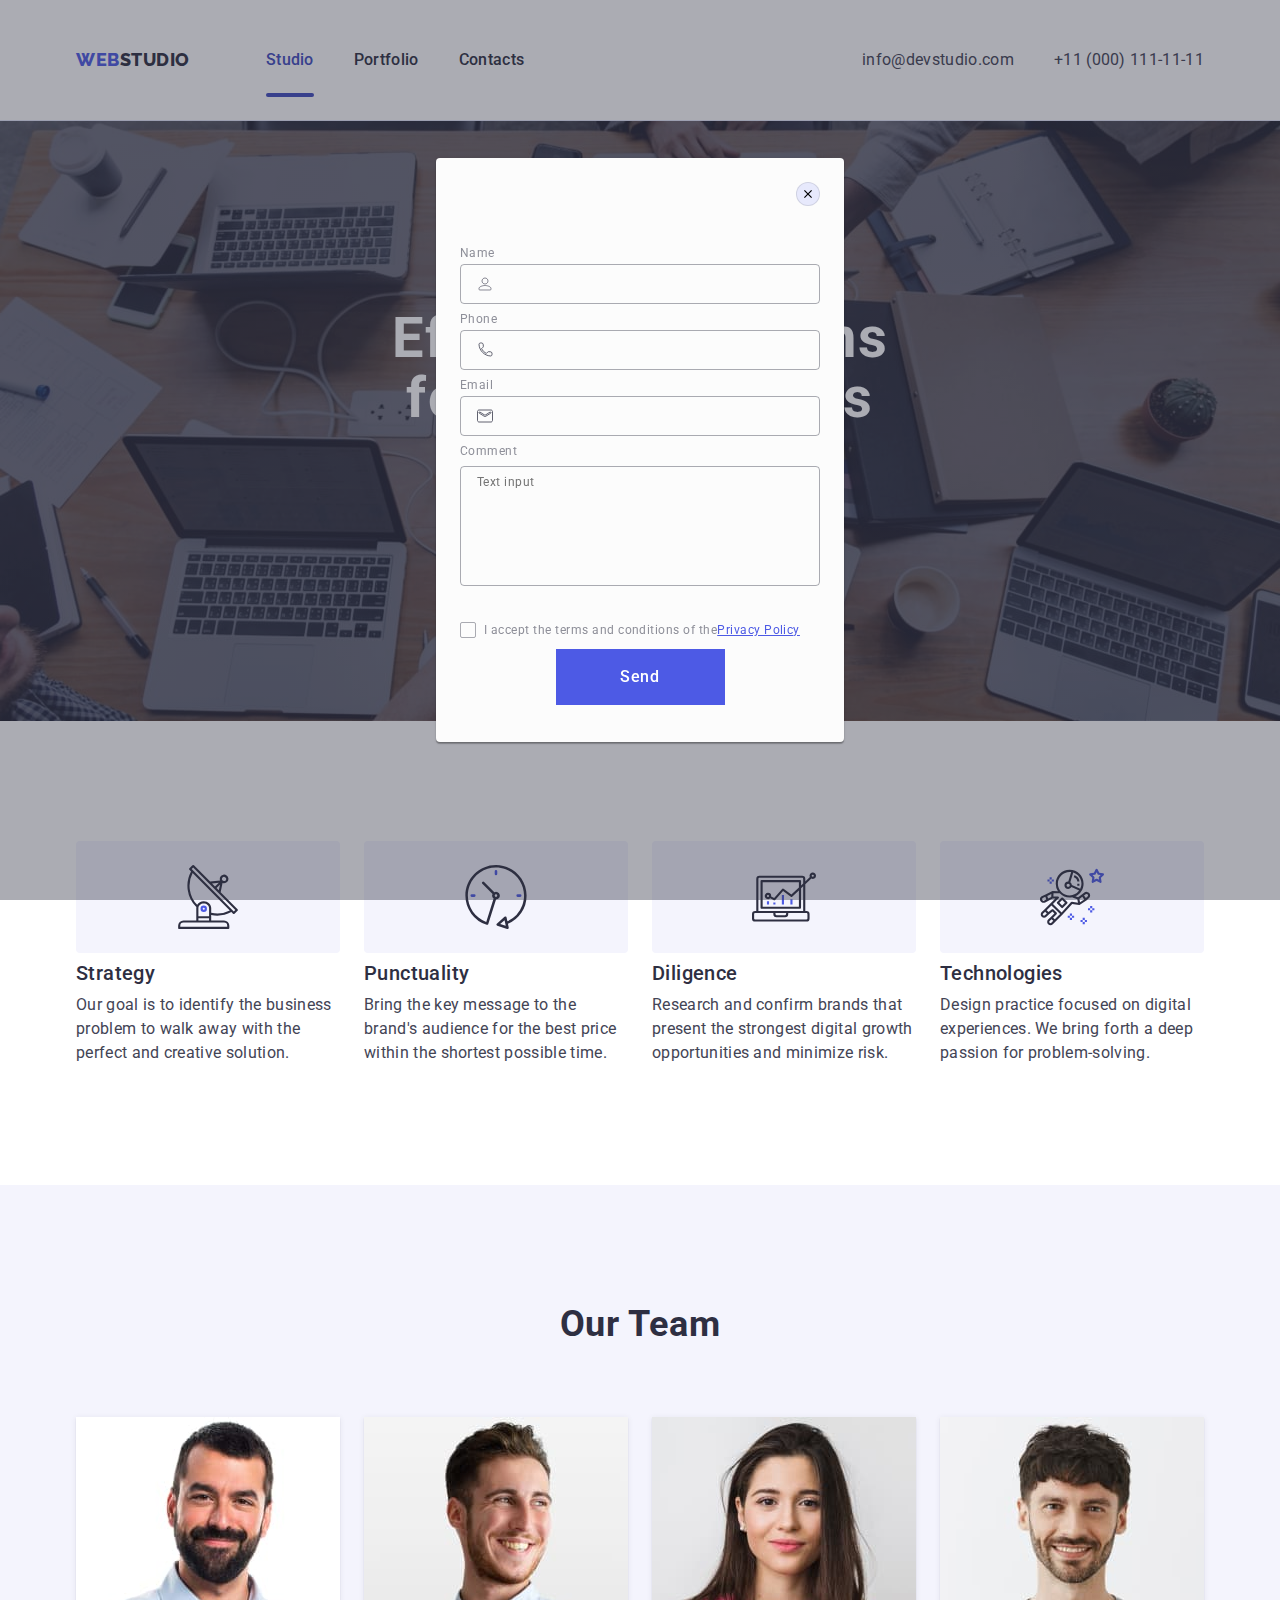
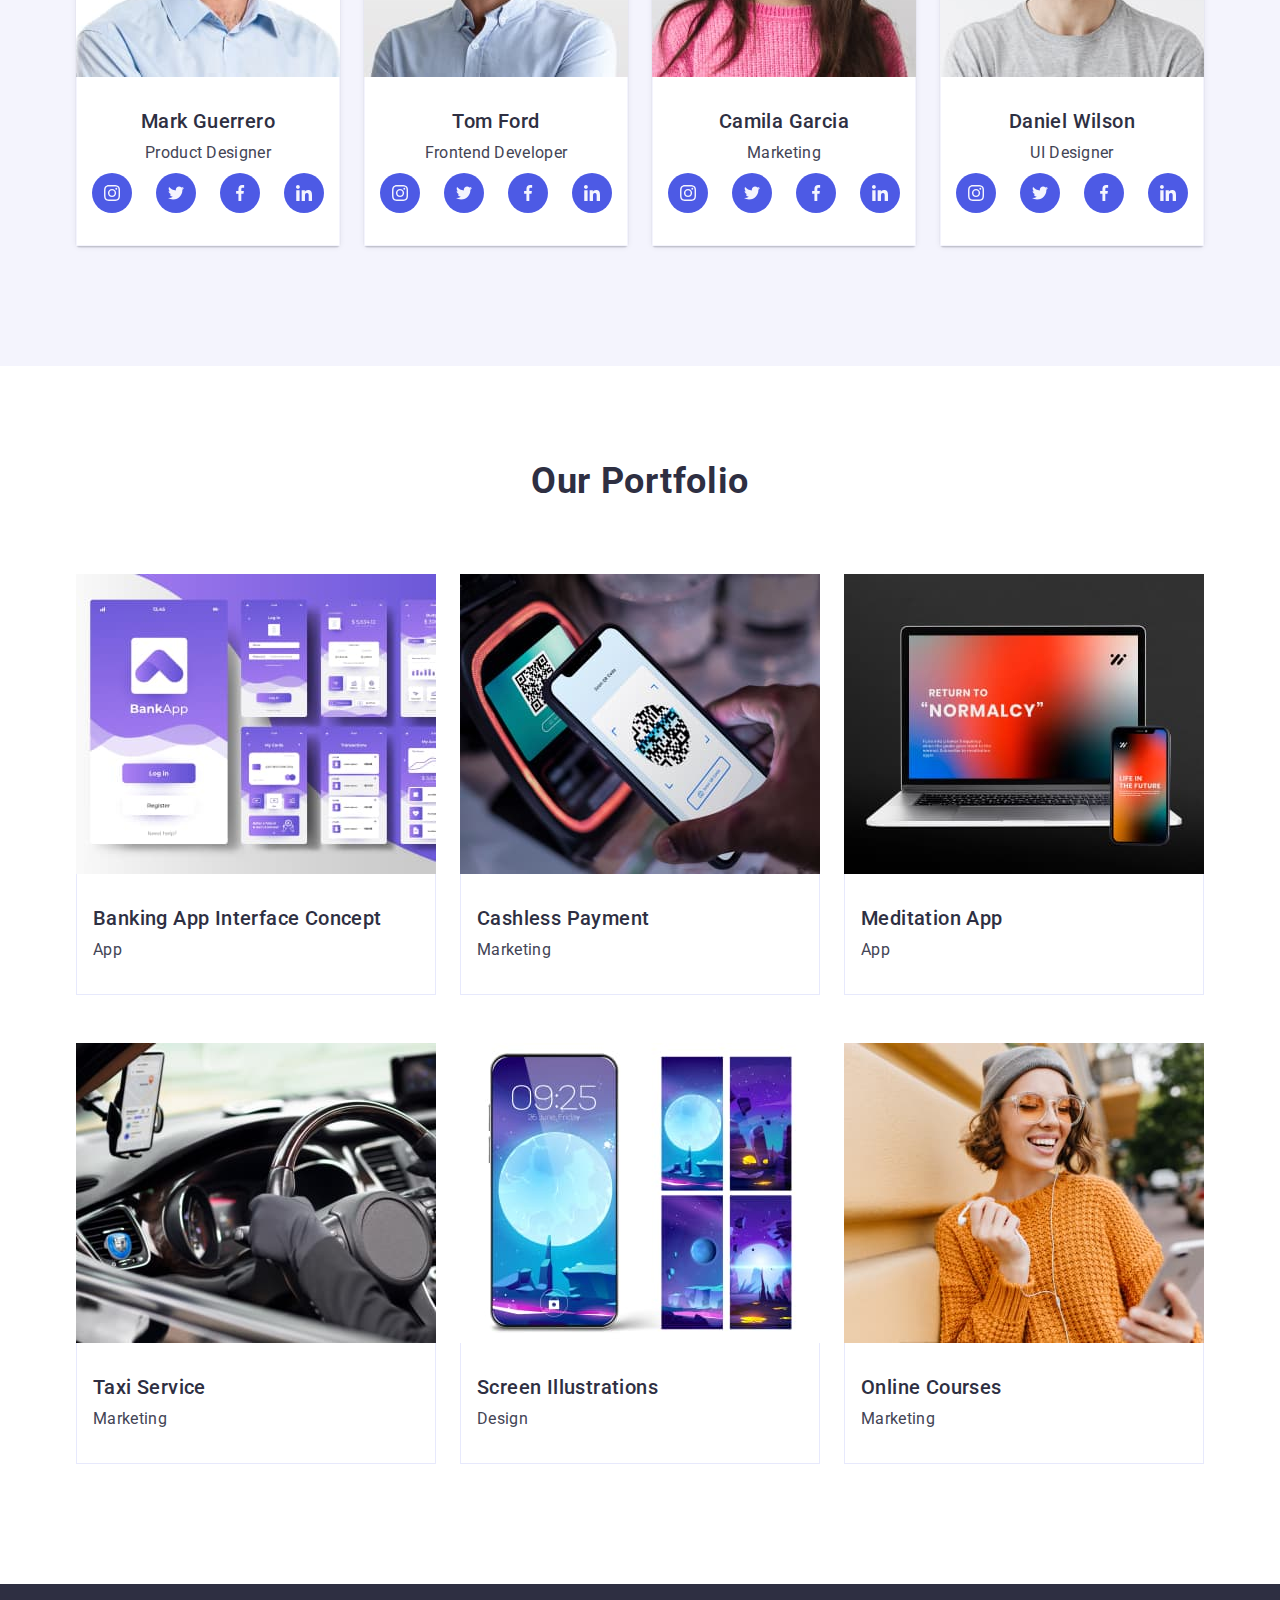
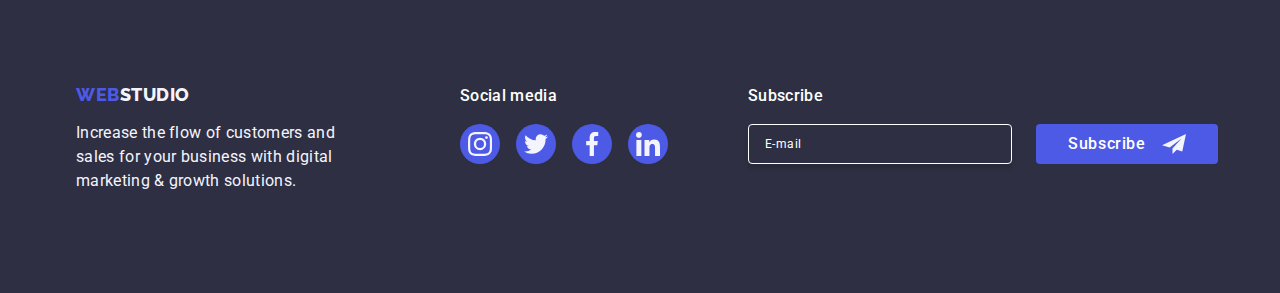
==== index.html @ 57d4f621 "hw5" ====
<!DOCTYPE html>
<html lang="en">
  <head>
    <meta charset="UTF-8" />
    <meta http-equiv="X-UA-Compatible" content="IE=edge" />
    <meta name="viewport" content="width=device-width, initial-scale=1.0" />
    <title>homework</title>

    <!-- fonts -->
    <link rel="preconnect" href="https://fonts.googleapis.com" />
    <link rel="preconnect" href="https://fonts.gstatic.com" crossorigin />
    <link
      href="https://fonts.googleapis.com/css2?family=Raleway:wght@800&family=Roboto:ital,wght@0,400;0,500;0,700;1,700&display=swap"
      rel="stylesheet"
    />
    <!-- Normalize -->
    <link
      rel="stylesheet"
      href="https://cdn.jsdelivr.net/npm/modern-normalize@2.0.0/modern-normalize.min.css"
    />
    <!-- Custom styles -->
    <link rel="stylesheet" href="./css/styles.css" />
  </head>

  <body>
    <header class="header">
      <div class="header-container container">
        <nav class="header-nav">
          <a class="header-logo link" href="./index.html"
            >Web<span class="logo-dark">Studio</span>
          </a>

          <ul class="header-list list">
            <li>
              <a class="header-item active link" href="./index.html">Studio</a>
            </li>
            <li>
              <a class="header-item link" href="./portfolio.html">Portfolio</a>
            </li>
            <li><a class="header-item link" href="">Contacts</a></li>
          </ul>
        </nav>

        <address class="header-contakt">
          <ul class="header-contakt-list list">
            <li>
              <a class="header-contakt-l" href="mailto:info@devstudio.com"
                >info@devstudio.com</a
              >
            </li>
            <li>
              <a class="header-contakt-l" href="tel:+110001111111"
                >+11 (000) 111-11-11</a
              >
            </li>
          </ul>
        </address>
      </div>
    </header>

    <main class="main">
      <section class="background">
        <div class="container main-title-container">
          <h1 class="main-title">Effective Solutions for Your Business</h1>
          <button class="main-btn" type="button" data-modal-open>
            Order Service
          </button>
        </div>
      </section>

      <section class="main-sabject-bloc">
        <div class="container">
          <h2 class="main-sabject visually-hidden">info</h2>
          <ul class="main-list main-list-bloc list card-set">
            <li class="main-item card-set-item">
              <div class="main-item-icon">
                <svg class="main-sabject-icon" width="64" height="64">
                  <use href="./images/icons.svg#antenna"></use>
                </svg>
              </div>
              <h3 class="main-subtitle">Strategy</h3>
              <p class="main-text">
                Our goal is to identify the business problem to walk away with
                the perfect and creative solution.
              </p>
            </li>
            <li class="main-item card-set-item">
              <div class="main-item-icon">
                <svg class="main-sabject-icon" width="64" height="64">
                  <use href="./images/icons.svg#clock"></use>
                </svg>
              </div>
              <h3 class="main-subtitle">Punctuality</h3>
              <p class="main-text">
                Bring the key message to the brand's audience for the best price
                within the shortest possible time.
              </p>
            </li>
            <li class="main-item card-set-item">
              <div class="main-item-icon">
                <svg class="main-sabject-icon" width="64" height="64">
                  <use href="./images/icons.svg#diagram"></use>
                </svg>
              </div>
              <h3 class="main-subtitle">Diligence</h3>
              <p class="main-text">
                Research and confirm brands that present the strongest digital
                growth opportunities and minimize risk.
              </p>
            </li>
            <li class="main-item card-set-item">
              <div class="main-item-icon">
                <svg class="main-sabject-icon" width="64" height="64">
                  <use href="./images/icons.svg#astronaut"></use>
                </svg>
              </div>
              <h3 class="main-subtitle">Technologies</h3>
              <p class="main-text">
                Design practice focused on digital experiences. We bring forth a
                deep passion for problem-solving.
              </p>
            </li>
          </ul>
        </div>
      </section>

      <section class="background-team main-team-bloc">
        <div class="container">
          <h2 class="main-subject">Our Team</h2>
          <ul class="team-list main-list list card-set">
            <li class="main-team card-set-item">
              <img
                class="main-team-img"
                src="./images/employees/team_card_1.jpg"
                alt="team_card_1"
                width="264"
                height="260"
              />
              <div class="main-team-content">
                <h3 class="main-team-name">Mark Guerrero</h3>
                <p class="main-team-profession">Product Designer</p>
                <ul class="traling-list list">
                  <li class="traling-item">
                    <a class="traling-icons" href="" aria-label="instagram">
                      <svg class="traling-icon" width="16" height="16">
                        <use href="./images/icons.svg#instagram"></use>
                      </svg>
                    </a>
                  </li>
                  <li class="traling-item">
                    <a class="traling-icons" href="" aria-label="twitter">
                      <svg class="traling-icon" width="16" height="16">
                        <use href="./images/icons.svg#twitter"></use>
                      </svg>
                    </a>
                  </li>
                  <li class="traling-item">
                    <a class="traling-icons" href="" aria-label="facebook">
                      <svg class="traling-icon" width="16" height="16">
                        <use href="./images/icons.svg#facebook"></use>
                      </svg>
                    </a>
                  </li>
                  <li class="traling-item">
                    <a class="traling-icons" href="" aria-label="linkedin">
                      <svg class="traling-icon" width="16" height="16">
                        <use href="./images/icons.svg#linkedin"></use>
                      </svg>
                    </a>
                  </li>
                </ul>
              </div>
            </li>
            <li class="main-team card-set-item">
              <img
                class="main-team-img"
                src="./images/employees/team_card_2.jpg"
                alt="team_card_2"
                width="264"
                height="260"
              />
              <div class="main-team-content">
                <h3 class="main-team-name">Tom Ford</h3>
                <p class="main-team-profession">Frontend Developer</p>
                <ul class="traling-list list">
                  <li class="traling-item">
                    <a class="traling-icons" href="" aria-label="instagram">
                      <svg class="traling-icon" width="16" height="16">
                        <use href="./images/icons.svg#instagram"></use>
                      </svg>
                    </a>
                  </li>
                  <li class="traling-item">
                    <a class="traling-icons" href="" aria-label="twitter">
                      <svg class="traling-icon" width="16" height="16">
                        <use href="./images/icons.svg#twitter"></use>
                      </svg>
                    </a>
                  </li>
                  <li class="traling-item">
                    <a class="traling-icons" href="" aria-label="facebook">
                      <svg class="traling-icon" width="16" height="16">
                        <use href="./images/icons.svg#facebook"></use>
                      </svg>
                    </a>
                  </li>
                  <li class="traling-item">
                    <a class="traling-icons" href="" aria-label="linkedin">
                      <svg class="traling-icon" width="16" height="16">
                        <use href="./images/icons.svg#linkedin"></use>
                      </svg>
                    </a>
                  </li>
                </ul>
              </div>
            </li>
            <li class="main-team card-set-item">
              <img
                class="main-team-img"
                src="./images/employees/team_card_3.jpg"
                alt="team_card_3"
                width="264"
                height="260"
              />
              <div class="main-team-content">
                <h3 class="main-team-name">Camila Garcia</h3>
                <p class="main-team-profession">Marketing</p>
                <ul class="traling-list list">
                  <li class="traling-item">
                    <a class="traling-icons" href="" aria-label="instagram">
                      <svg class="traling-icon" width="16" height="16">
                        <use href="./images/icons.svg#instagram"></use>
                      </svg>
                    </a>
                  </li>
                  <li class="traling-item">
                    <a class="traling-icons" href="" aria-label="twitter">
                      <svg class="traling-icon" width="16" height="16">
                        <use href="./images/icons.svg#twitter"></use>
                      </svg>
                    </a>
                  </li>
                  <li class="traling-item">
                    <a class="traling-icons" href="" aria-label="facebook">
                      <svg class="traling-icon" width="16" height="16">
                        <use href="./images/icons.svg#facebook"></use>
                      </svg>
                    </a>
                  </li>
                  <li class="traling-item">
                    <a class="traling-icons" href="" aria-label="linkedin">
                      <svg class="traling-icon" width="16" height="16">
                        <use href="./images/icons.svg#linkedin"></use>
                      </svg>
                    </a>
                  </li>
                </ul>
              </div>
            </li>
            <li class="main-team card-set-item">
              <img
                class="main-team-img"
                src="./images/employees/team_card_4.jpg"
                alt="team_card_4"
                width="264"
                height="260"
              />
              <div class="main-team-content">
                <h3 class="main-team-name">Daniel Wilson</h3>
                <p class="main-team-profession">UI Designer</p>
                <ul class="traling-list list">
                  <li class="traling-item">
                    <a class="traling-icons" href="" aria-label="instagram">
                      <svg class="traling-icon" width="16" height="16">
                        <use href="./images/icons.svg#instagram"></use>
                      </svg>
                    </a>
                  </li>
                  <li class="traling-item">
                    <a class="traling-icons" href="" aria-label="twitter">
                      <svg class="traling-icon" width="16" height="16">
                        <use href="./images/icons.svg#twitter"></use>
                      </svg>
                    </a>
                  </li>
                  <li class="traling-item">
                    <a class="traling-icons" href="" aria-label="facebook">
                      <svg class="traling-icon" width="16" height="16">
                        <use href="./images/icons.svg#facebook"></use>
                      </svg>
                    </a>
                  </li>
                  <li class="traling-item">
                    <a class="traling-icons" href="" aria-label="linkedin">
                      <svg class="traling-icon" width="16" height="16">
                        <use href="./images/icons.svg#linkedin"></use>
                      </svg>
                    </a>
                  </li>
                </ul>
              </div>
            </li>
          </ul>
        </div>
      </section>

      <section class="portfolio-bloc">
        <div class="container">
          <h2 class="main-subject">Our Portfolio</h2>
          <ul class="list portfolio-list card-set">
            <li class="overlay">
              <div class="overlay-position">
                <img
                  src="./images/portfolio-new/app1.jpg"
                  alt="app1"
                  width="360"
                />
                <p class="overlay-p">
                  14 Stylish and User-Friendly App Design Concepts · Task
                  Manager App · Calorie Tracker App · Exotic Fruit Ecommerce App
                  · Cloud Storage App
                </p>
              </div>
              <div class="portfolio-tab-txt">
                <h2 class="portfolio">Banking App Interface Concept</h2>
                <p class="portfolio-p">App</p>
              </div>
            </li>
            <li class="overlay">
              <div class="overlay-position">
                <img
                  src="./images/portfolio-new/marketing1.jpg"
                  alt="Marketing1"
                  width="360"
                />
                <p class="overlay-p">
                  14 Stylish and User-Friendly App Design Concepts · Task
                  Manager App · Calorie Tracker App · Exotic Fruit Ecommerce App
                  · Cloud Storage App
                </p>
              </div>
              <div class="portfolio-tab-txt">
                <h2 class="portfolio">Cashless Payment</h2>
                <p class="portfolio-p">Marketing</p>
              </div>
            </li>
            <li class="overlay">
              <div class="overlay-position">
                <img
                  src="./images/portfolio-new/app2.jpg"
                  alt="App2"
                  width="360"
                />
                <p class="overlay-p">
                  14 Stylish and User-Friendly App Design Concepts · Task
                  Manager App · Calorie Tracker App · Exotic Fruit Ecommerce App
                  · Cloud Storage App
                </p>
              </div>
              <div class="portfolio-tab-txt">
                <h2 class="portfolio">Meditation App</h2>
                <p class="portfolio-p">App</p>
              </div>
            </li>
            <li class="overlay">
              <div class="overlay-position">
                <img
                  src="./images/portfolio-new/marketing2.jpg"
                  alt="Marketing2"
                  width="360"
                />
                <p class="overlay-p">
                  14 Stylish and User-Friendly App Design Concepts · Task
                  Manager App · Calorie Tracker App · Exotic Fruit Ecommerce App
                  · Cloud Storage App
                </p>
              </div>
              <div class="portfolio-tab-txt">
                <h2 class="portfolio">Taxi Service</h2>
                <p class="portfolio-p">Marketing</p>
              </div>
            </li>
            <li class="overlay">
              <div class="overlay-position">
                <img
                  src="./images/portfolio-new/design1.jpg"
                  alt="Design1"
                  width="360"
                />
                <p class="overlay-p">
                  14 Stylish and User-Friendly App Design Concepts · Task
                  Manager App · Calorie Tracker App · Exotic Fruit Ecommerce App
                  · Cloud Storage App
                </p>
              </div>
              <div class="portfolio-tab-txt">
                <h2 class="portfolio">Screen Illustrations</h2>
                <p class="portfolio-p">Design</p>
              </div>
            </li>
            <li class="overlay">
              <div class="overlay-position">
                <img
                  src="./images/portfolio-new/marketing3.jpg"
                  alt="Marketing3"
                  width="360"
                />
                <p class="overlay-p">
                  14 Stylish and User-Friendly App Design Concepts · Task
                  Manager App · Calorie Tracker App · Exotic Fruit Ecommerce App
                  · Cloud Storage App
                </p>
              </div>
              <div class="portfolio-tab-txt">
                <h2 class="portfolio">Online Courses</h2>
                <p class="portfolio-p">Marketing</p>
              </div>
            </li>
          </ul>
        </div>
      </section>
    </main>

    <footer class="background-footer">
      <div class="container footer-bloc">
        <div class="footer-bloc-logo">
          <a class="logo link" href="./index.html"
            >Web<span class="logo-light">Studio</span>
          </a>
          <p class="footer-txt">
            Increase the flow of customers and sales for your business with
            digital marketing & growth solutions.
          </p>
        </div>
        <div class="footer-soc">
          <p class="footer-traling-title">Social media</p>
          <ul class="footer-traling-list list">
            <li class="traling-item">
              <a class="footer-traling-icons" href="" aria-label="instagram">
                <svg class="traling-icon" width="24" height="24">
                  <use href="./images/icons.svg#instagram"></use>
                </svg>
              </a>
            </li>
            <li class="traling-item">
              <a class="footer-traling-icons" href="" aria-label="twitter">
                <svg class="traling-icon" width="24" height="24">
                  <use href="./images/icons.svg#twitter"></use>
                </svg>
              </a>
            </li>
            <li class="traling-item">
              <a class="footer-traling-icons" href="" aria-label="facebook">
                <svg class="traling-icon" width="24" height="24">
                  <use href="./images/icons.svg#facebook"></use>
                </svg>
              </a>
            </li>
            <li class="traling-item">
              <a class="footer-traling-icons" href="" aria-label="linkedin">
                <svg class="traling-icon" width="24" height="24">
                  <use href="./images/icons.svg#linkedin"></use>
                </svg>
              </a>
            </li>
          </ul>
        </div>
        <div class="footer-subscribe">
          <p class="footer-traling-title">Subscribe</p>
          <form class="footer-form">
            <label class="footer-lable" for="footer-email">
              <input
                type="email"
                id="footer-email"
                name="footer-email"
                class="footer-input"
                placeholder="E-mail"
              />
            </label>
            <button class="footer-btn" type="submit">
              Subscribe
              <svg class="subscribe-icon" width="24" height="24">
                <use href="./images/icons.svg#subscribe"></use>
              </svg>
            </button>
          </form>
        </div>
      </div>
    </footer>

    <div class="backdrop is-open">
      <div class="modal">
        <button type="button" class="modal-btn">
          <svg class="traling-icon" width="8" height="8">
            <use href="./images/icons.svg#x_close"></use>
          </svg>
        </button>
        <p class="modal-title"></p>
        <form class="modal-form">
          <div class="modal-field">
            <label for="user-name" class="modal-label">Name</label>
            <div class="modal-input-wrap">
              <input
                class="modal-input"
                type="text"
                name="user-name"
                id="user-name"
              />
              <svg class="modal-icon" width="18" height="24">
                <use href="./images/icons.svg#person"></use>
              </svg>
            </div>
          </div>
          <div class="modal-field">
            <label for="user-phone" class="modal-label">Phone</label>
            <div class="modal-input-wrap">
              <input
                type="tel"
                name="user-phone"
                class="modal-input"
                id="user-phone"
                required
              />
              <svg class="modal-icon" width="18" height="24">
                <use href="./images/icons.svg#phone"></use>
              </svg>
            </div>
          </div>
          <div class="modal-field">
            <label for="user-email" class="modal-label">Email</label>
            <div class="modal-input-wrap">
              <input
                type="email"
                name="user-email"
                class="modal-input"
                id="user-email"
              />
              <svg class="modal-icon" width="18" height="24">
                <use href="./images/icons.svg#email"></use>
              </svg>
            </div>
          </div>

          <div class="modal-field-comment">
            <label for="user-comment" class="modal-label">Comment</label>
            <textarea
              name="user-comment"
              id="user-comment"
              class="model-txtarea"
              placeholder="Text input"
            ></textarea>
          </div>
          <div class="modal-field">
            <input
              type="checkbox"
              id="user-privacy"
              name="user-privacy"
              value="true"
              class="form-check visually-hidden"
            />
            <label for="user-privacy" class="check-text">
              <span class="check-icon">
                <svg width="10" height="8">
                  <use href="./images/icons.svg#vector"></use>
                </svg>
              </span>
              I accept the terms and conditions of the
              <a class="policy" href="">Privacy Policy</a>
            </label>
          </div>
          <button class="modal-btn-send" type="submit">Send</button>
        </form>
      </div>
    </div>

    <script src="./js/modal.js"></script>
  </body>
</html>
---- css/styles.css ----
:root {
  /* font */
  --primary-font: Roboto, sans-serif;
  --seconary-font: Raleway, sans-serif;
  /* color */
  --main-txt-cl: #434455;
  --lighe-txt-cl: #ffffff;
  --accent-txt-cl: #404bbf;
  --background-cl: #2e2f42;
  --normal-txt-cl: #4d5ae5;
  --color-cloud: #f4f4fd;
  --color-border: #e7e9fc;
  --grey: #2e2f42b3;
  --color-logo: #8e8f99;
  --navyblue-modal: #2e2f4266;
  --dairy: #fcfcfc;
  --icons: #31d0aa;
  /* table */
  --items: 3;
  --indent-vertical: 24px;
  --indent-horizontal: var(--indent-vertical);
  /* Others */
  --animation: color 250ms cubic-bezier(0.4, 0, 0.2, 1);
}

/* Base styles */
body {
  font-family: var(--primary-font);
  font-size: 16px;
  line-height: 1.5;
  letter-spacing: 0.02em;
  color: var(--main-txt-cl);
  background-color: var(--lighe-txt-cl);
}
.container {
  width: 1158px;
  margin-left: auto;
  margin-right: auto;
  padding-left: 15px;
  padding-right: 15px;

  /* outline: 2px solid red; */
  outline-offset: -2px;
}

.logo {
  font-family: var(--seconary-font);
  font-weight: 800;
  font-size: 18px;
  line-height: 1.17;
  letter-spacing: 0.03em;
  text-transform: uppercase;
  color: var(--normal-txt-cl);
  display: inline-block;
  margin-bottom: 16px;
}
.logo-dark {
  color: var(--background-cl);
}
.logo-light {
  color: var(--color-cloud);
}

.background-team {
  background-color: var(--color-cloud);
}

/* reset */
h1,
h2,
h3,
h4,
h5,
h6,
p {
  margin: 0;
}
img {
  display: block;
  max-width: 100%;
  height: auto;
}
.visually-hidden {
  position: absolute;
  width: 1px;
  height: 1px;
  margin: -1px;
  border: 0;
  padding: 0;

  white-space: nowrap;
  clip-path: inset(100%);
  clip: rect(0 0 0 0);
  overflow: hidden;
}
ul,
ol {
  margin: 0;
  padding: 0;
}
.link {
  text-decoration: none;
}
.list {
  list-style: none;
}
.card-set {
  display: flex;
  flex-wrap: wrap;
  row-gap: var(--indent-horizontalt);
  column-gap: var(--indent-vertical);
}
.card-set-item {
  flex-basis: calc(
    (100% - var(--indent-vertical) * (var(--items) - 1)) / var(--items)
  );
}

/* header */

.header {
  border-bottom: 1px solid #e7e9fc;
  background: var(--lighe-txt-cl);
  box-shadow: 0px 1px 6px 0px rgba(46, 47, 66, 0.08),
    0px 1px 1px 0px rgba(46, 47, 66, 0.16),
    0px 2px 1px 0px rgba(46, 47, 66, 0.08);
}
.header-container {
  display: flex;
  justify-content: space-between;
}
.header-nav {
  display: flex;
  align-items: center;
}
.header-logo {
  font-family: var(--seconary-font);
  font-weight: 800;
  font-size: 18px;
  line-height: 1.17;
  letter-spacing: 0.03em;
  text-transform: uppercase;
  color: var(--normal-txt-cl);
  margin-right: 76px;
  padding-top: 24px;
  padding-bottom: 24px;

  transition: border-color var(--animation);
}
.header-logo:hover,
.header-logo:focus {
  color: var(--accent-txt-cl);
}
.header-list {
  display: flex;
  gap: 40px;
}
.header-item {
  position: relative;

  font-weight: 500;
  font-size: 16px;
  line-height: 1.5;
  letter-spacing: 0.02em;
  color: var(--background-cl);
  padding-top: 24px;
  padding-bottom: 24px;
  display: block;
  transition: var(--animation);
}
.header-item:hover,
.header-item:focus {
  color: var(--accent-txt-cl);
}
.active {
  color: var(--accent-txt-cl);
  transition: var(--animation);
}
.header-item.active::after {
  content: "";
  position: absolute;
  bottom: -1px;
  left: 0;

  display: block;
  width: 100%;
  height: 4px;
  background-color: var(--accent-txt-cl);
  border-radius: 2px;
}

.header-contakt-list {
  display: flex;
  gap: 40px;
}
.header-contakt {
  padding-top: 24px;
  padding-bottom: 24px;
}

.header-contakt-l {
  font-style: normal;
  font-size: 16px;
  line-height: 1.5;
  letter-spacing: 0.02em;
  color: var(--main-txt-cl);
  padding-top: 24px;
  padding-bottom: 24px;
  transition: var(--animation);
  display: block;
  text-decoration: none;
}

.header-contakt-l:hover,
.header-contakt-l:focus {
  color: var(--accent-txt-cl);
  transition: var(--animation);
}
.header-contakt:hover,
.header-contakt:focus {
  color: var(--accent-txt-cl);
}

/* main */

.background {
  max-width: 1440px;
  margin: 0 auto;
  background-image: linear-gradient(var(--grey), var(--grey)),
    url(../images/people_office.jpg);
  background-repeat: no-repeat;
  background-position: center;
  background-size: cover;
  background-color: var(--background-cl);
  padding: 188px 0;
}
.main {
}
.main-title-container {
}
.main-title {
  font-size: 56px;
  line-height: 1.07;
  text-align: center;
  letter-spacing: 0.02em;
  color: var(--lighe-txt-cl);
  margin: 0 auto;
  max-width: 496px;
  margin-bottom: 48px;
}
.main-btn {
  background-color: var(--normal-txt-cl);
  font-family: var(--primary-font);
  font-weight: 500;
  font-size: 16px;
  line-height: 1.5;
  letter-spacing: 0.04em;
  color: var(--lighe-txt-cl);
  cursor: pointer;
  min-width: 169px;
  max-width: 250px;
  height: 56px;
  padding: 16px 32px;
  border-radius: 4px;
  display: block;
  margin: 0 auto;
  border: none;

  transition: background-color 250ms cubic-bezier(0.4, 0, 0.2, 1);
}
.main-btn:hover,
.main-btn:focus {
  color: var(--lighe-txt-cl);
  background-color: var(--accent-txt-cl);
}
.main-sabject-bloc {
  padding-top: 120px;
  padding-bottom: 120px;
}
.main-sabject-icon {
  fill: none;
}
.main-sabject {
}
.main-list {
  display: flex;
  justify-content: space-between;
  gap: 24px;
}
.main-list-bloc {
  --items: 4;
}
.main-item {
  font-size: 56px;
  line-height: 1.07;
  letter-spacing: 0.02em;
  width: 264px;
}
.main-item-icon {
  display: flex;
  align-items: center;
  justify-content: center;
  height: 112px;
  background-color: var(--color-cloud);
  border-radius: 4px;
  margin-bottom: 8px;
}
.main-subtitle {
  font-weight: 500;
  font-size: 20px;
  line-height: 1.2;
  letter-spacing: 0.02em;
  color: var(--background-cl);
  margin-bottom: 8px;
}
.main-text {
  font-size: 16px;
  line-height: 1.5;
  letter-spacing: 0.02em;
  color: var(--main-txt-cl);
}
.main-subject {
  font-size: 36px;
  line-height: 1.11;
  text-align: center;
  letter-spacing: 0.02em;
  text-transform: capitalize;
  color: var(--background-cl);
  margin-bottom: 72px;
}
.main-img-bloc {
  padding-bottom: 120px;
}
.main-img {
}
.main-team-bloc {
  padding-top: 120px;
  padding-bottom: 120px;
}
.team-list {
  --items: 4;
}
.main-team {
  background-color: var(--lighe-txt-cl);
  width: 264px;
  border-radius: 0px 0px 4px 4px;
  box-shadow: 0px 1px 6px rgba(46, 47, 66, 0.08),
    0px 1px 1px rgba(46, 47, 66, 0.16), 0px 2px 1px rgba(46, 47, 66, 0.08);
}
.main-team-img {
}
.main-team-name {
  font-weight: 500;
  font-size: 20px;
  line-height: 1.2;
  text-align: center;
  letter-spacing: 0.02em;
  color: var(--background-cl);
  margin-bottom: 8px;
}
.main-team-profession {
  font-size: 16px;
  line-height: 1.5;
  text-align: center;
  letter-spacing: 0.02em;
  color: var(--main-txt-cl);
  margin-bottom: 8px;
}

.main-team-content {
  border: 1px solid var(--color-cloud);
  border-top: none;
  padding: 32px 0;
}
/* .main-team-content-list{
	padding: 32px 0;
} */
.container-traling {
}
.traling-list {
  display: flex;
  justify-content: center;
  gap: 24px;
}
.traling-item {
  width: 40px;
  height: 40px;
}
.traling-icons {
  fill: var(--color-cloud);
  width: 100%;
  height: 100%;
  background-color: var(--normal-txt-cl);
  border-radius: 50%;
  display: flex;
  align-items: center;
  justify-content: center;
  transition: background-color 250ms cubic-bezier(0.4, 0, 0.2, 1);
}
.traling-icons:hover,
.traling-icons:focus {
  background-color: var(--accent-txt-cl);
}

/* portfolio */

.portfolio-bloc {
  padding-top: 96px;
  padding-bottom: 120px;
}

.portfolio {
  font-weight: 500;
  font-size: 20px;
  line-height: 1.2;
  letter-spacing: 0.02em;
  color: var(--background-cl);
  margin-bottom: 8px;
}

.portfolio-item {
  /* position: relative; */
}

.overlay {
  width: calc((100% - 48px) / 3);
  transition: box-shadow 250ms cubic-bezier(0.4, 0, 0.2, 1);
}
.overlay:hover {
  box-shadow: 0px 1px 6px rgba(46, 47, 66, 0.08),
    0px 1px 1px rgba(46, 47, 66, 0.16), 0px 2px 1px rgba(46, 47, 66, 0.08);
}
.overlay:hover .overlay-p {
  transform: translateY(0%);
}
.overlay-position {
  position: relative;
  overflow: hidden;
}

.overlay-txt {
}

.overlay-p {
  position: absolute;
  top: 0;
  left: 0;

  width: 100%;
  height: 100%;

  padding: 40px 32px;

  font-size: 16px;
  line-height: 1.5;
  letter-spacing: 0.02em;
  color: var(--color-cloud);

  background: var(--normal-txt-cl);

  transform: translateY(100%);
  transition: transform 250ms cubic-bezier(0.4, 0, 0.2, 1);
}

.overlay-p:hover .overlay-position {
}

.portfolio-tab {
  --indent-vertical: 24px;
  --indent-horizontalt: 48px;
}

.portfolio-list {
  row-gap: 48px;
}

.portfolio-tab-txt {
  padding: 32px 16px;
  border: 1px solid var(--color-border);
  border-top: none;
}

.portfolio-p {
  font-size: 16px;
  line-height: 1.5;
  letter-spacing: 0.02em;
  color: var(--main-txt-cl);
}

/* footer */
.background-footer {
  background-color: var(--background-cl);
  /* padding: 188px 0; */
  padding-top: 100px;
  padding-bottom: 100px;
}
.footer-bloc {
  display: flex;
  align-items: baseline;
}
.footer-bloc-logo {
  margin-right: 120px;
}
.footer-soc {
  margin-right: 80px;
}
.footer-txt {
  color: var(--color-cloud);
  font-size: 16px;
  line-height: 1.5;
  letter-spacing: 0.02em;
  width: 264px;
}
.footer-traling-title {
  color: var(--lighe-txt-cl);
  font-size: 16px;
  font-weight: 500;
  line-height: 1.5;
  letter-spacing: 0.02em;
  margin-bottom: 16px;
}

.footer-traling-list {
  display: flex;
  gap: 16px;
}
.footer-traling-icons {
  fill: var(--color-cloud);
  width: 100%;
  height: 100%;
  background-color: var(--normal-txt-cl);
  border-radius: 50%;
  display: flex;
  align-items: center;
  justify-content: center;
  transition: background-color 250ms cubic-bezier(0.4, 0, 0.2, 1);
}

.footer-traling-icons:hover,
.footer-traling-icons:focus {
  background-color: var(--icons);
}

.footer-subscribe {
}

.footer-form {
  display: flex;
  gap: 24px;
}
.footer-lable {
}

.footer-input {
  width: 264px;
  height: 40px;
  border: 1px solid var(--lighe-txt-cl);
  border-radius: 4px;
  box-shadow: 0 4px 4px 0 rgba(0, 0, 0, 0.15);
  background-color: transparent;
  font-size: 12px;
  line-height: 2;
  letter-spacing: 0.04em;
  padding-left: 16px;
  color: var(--lighe-txt-cl);
}
.footer-input::placeholder {
  color: var(--lighe-txt-cl);
}
.footer-input:focus {
  outline: none;
}
.footer-btn {
  display: flex;
  justify-content: center;
  align-items: center;
  min-width: 165px;
  height: 40px;
  background-color: var(--normal-txt-cl);
  color: var(--lighe-txt-cl);
  padding: 16px 32px;
  border-radius: 4px;
  border: none;
  cursor: pointer;
  font-weight: 500;
  line-height: 1.5;
  letter-spacing: 0.04em;
}

.subscribe-icon {
  margin-left: 16px;
  fill: var(--color-cloud);
}

/* Model styles */
.backdrop {
  position: fixed;
  top: 0;
  width: 100%;
  height: 100%;
  background-color: var(--navyblue-modal);
  opacity: 0;
  visibility: hidden;
  pointer-events: none;
  transition: opacity 250ms cubic-bezier(0.4, 0, 0.2, 1),
    visibility 250ms cubic-bezier(0.4, 0, 0.2, 1);
}
.is-open {
  opacity: 1;
  visibility: visible;
  pointer-events: auto;
}

.modal {
  width: 408px;
  min-height: 584px;
  background-color: var(--dairy);
  border-radius: 4px;
  position: absolute;
  top: 50%;
  left: 50%;
  transform: translateX(-50%) translateY(-50%);
  box-shadow: 0px 1px 1px rgba(0, 0, 0, 0.14), 0px 1px 3px rgba(0, 0, 0, 0.12),
    0px 2px 1px rgba(0, 0, 0, 0.2);
  transition: transform 250ms cubic-bezier(0.4, 0, 0.2, 1);
  padding: 72px 24px 24px 24px;
}

.modal-btn {
  display: flex;
  width: 24px;
  height: 24px;
  background-color: var(--color-border);
  border: 1px solid rgba(0, 0, 0, 0.1);
  border-radius: 50%;
  position: absolute;
  top: 24px;
  right: 24px;
  align-items: center;
  justify-content: center;
  padding: 0;
  outline: transparent;
  stroke-width: 1px;
  stroke: rgba(0, 0, 0, 0.1);
  cursor: pointer;
  transition: background-color 250ms cubic-bezier(0.4, 0, 0.2, 1),
    border 250ms cubic-bezier(0.4, 0, 0.2, 1);
}

.modal-btn:hover {
  border: none;
  background-color: var(--accent-txt-cl);
}
.modal-btn:focus {
  border: none;
  background-color: var(--accent-txt-cl);
}
.modal-btn:hover .traling-icon,
.modal-btn:focus .traling-icon {
  fill: var(--lighe-txt-cl);
}

.traling-icon {
  transition: fill 250ms cubic-bezier(0.4, 0, 0.2, 1);
  left: 16px;
  fill: var(var(--normal-txt-cl));
}

.modal-title {
  font-weight: 500;
  font-size: 16px;
  line-height: 1.5;
  text-align: center;
  letter-spacing: 0.02em;
  color: var(--background-cl);
  margin-bottom: 16px;
}
.modal-form {
}
.modal-field {
  margin-bottom: 8px;
}
.modal-field-comment {
  margin-bottom: 24px;
}
.modal-label {
  display: block;
  flex-direction: column;
  width: 100%;
  font-size: 12px;
  line-height: 1.17;
  letter-spacing: 0.04em;
  color: var(--color-logo);
  margin-bottom: 4px;
}
.modal-input-wrap {
  position: relative;
}

.modal-input {
  width: 100%;
  height: 40px;
  border: 1px solid rgba(46, 47, 66, 0.4);
  border-radius: 4px;
  background-color: transparent;
  padding-left: 38px;
  outline: transparent;
  transition: border-color 250ms cubic-bezier(0.4, 0, 0.2, 1);
}
.modal-input:focus {
  border-color: #4d5ae5;
}
.modal-input:focus + .modal-icon {
  fill: #4d5ae5;
}
.modal-input::placeholder {
  color: #404bbf;
}

.modal-icon {
  fill: transparent;
  stroke: rgba(46, 47, 66, 1);
  position: absolute;
  left: 16px;
  top: 50%;
  transform: translateY(-50%);
  transition: fill 250ms cubic-bezier(0.4, 0, 0.2, 1);
}
.modal-icon:focus {
  fill: var(--normal-txt-cl);
}
.model-txtarea {
  width: 100%;
  height: 120px;
  border: 1px solid rgba(46, 47, 66, 0.4);
  border-radius: 4px;
  margin-top: 4px;
  font-size: 12px;
  line-height: 1.17;
  letter-spacing: 0.04em;
  color: rgba(46, 47, 66, 0.4);
  background-color: transparent;
  padding: 8px 16px;
  outline: transparent;
  resize: none;
  transition: border-color 250ms cubic-bezier(0.4, 0, 0.2, 1);
}
.model-txtarea:focus {
  border-color: var(--normal-txt-cl);
}
.check-text {
  font-size: 12px;
  line-height: 1.17;
  letter-spacing: 0.04em;
  color: var(--color-logo);
  display: inline-flex;
  align-items: center;
  justify-content: center;
}
.check-text a {
}

.check-text span {
  /* width: 20px;
  height: 20px;
  border-radius: 6px;
  border: 1px solid rgba(17, 17, 17, 0.14);
  margin-right: 12px;
  display: flex;
  align-items: center;
  justify-content: center;
  fill: transparent; */
}
.form-check:checked + .check-text span {
  background-color: var(--accent-txt-cl);
  border: none;
  fill: var(--color-cloud);
}
.check-icon {
  width: 16px;
  height: 16px;
  border: 1px solid rgba(46, 47, 66, 0.4);
  border-radius: 2px;
  transition: background-color 250ms cubic-bezier(0.4, 0, 0.2, 1),
    border 250ms cubic-bezier(0.4, 0, 0.2, 1),
    fill 250ms cubic-bezier(0.4, 0, 0.2, 1);
  display: inline-flex;
  align-items: center;
  justify-content: center;
  fill: transparent;
  margin-right: 8px;
}
.policy {
  color: var(--normal-txt-cl);
}
.modal-btn-send {
  display: block;
  min-width: 169px;
  height: 56px;
  font-weight: 500;
  line-height: 1.5;
  letter-spacing: 0.04em;
  color: var(--lighe-txt-cl);
  cursor: pointer;
  background-color: var(--normal-txt-cl);
  border: none;
  transition: background-color 250ms cubic-bezier(0.4, 0, 0.2, 1);
  margin: auto;

  /* background-color: transparent;
  border: 1px solid #4c4c4c;
  position: absolute; */
}
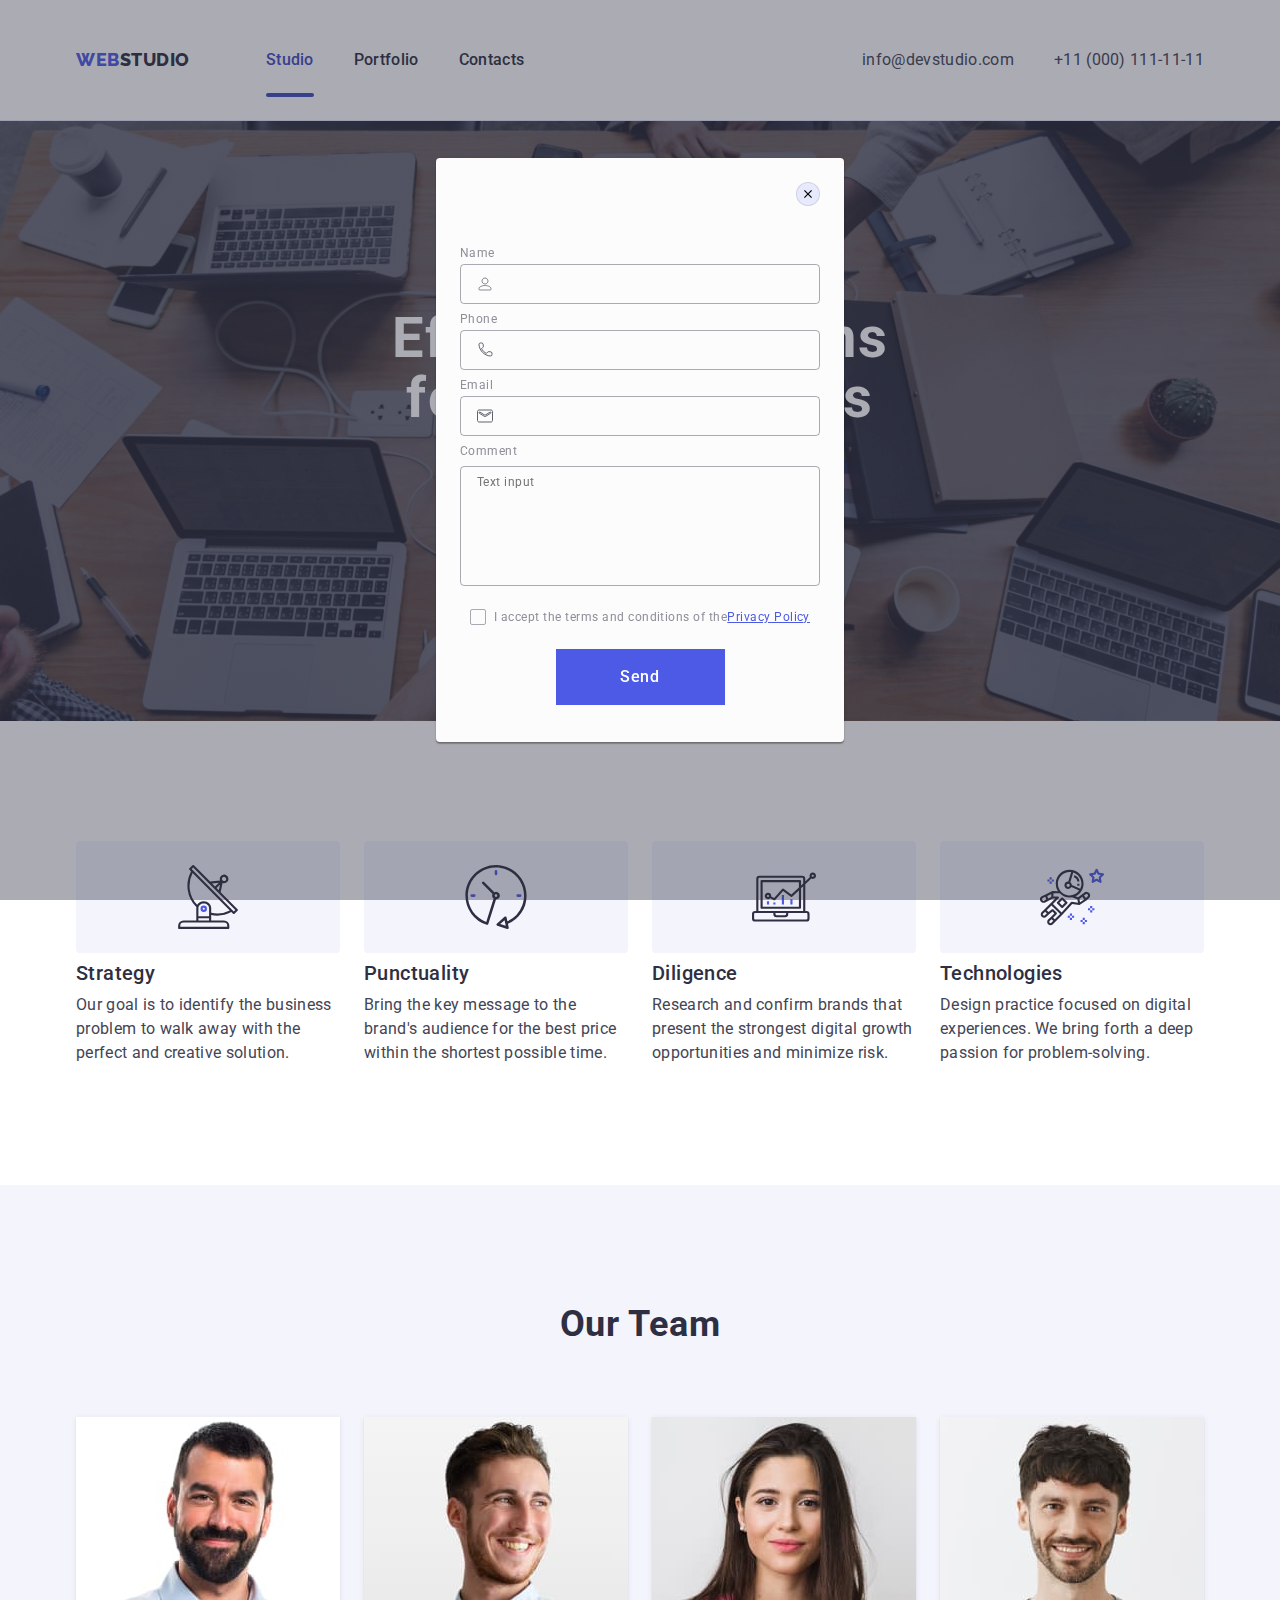
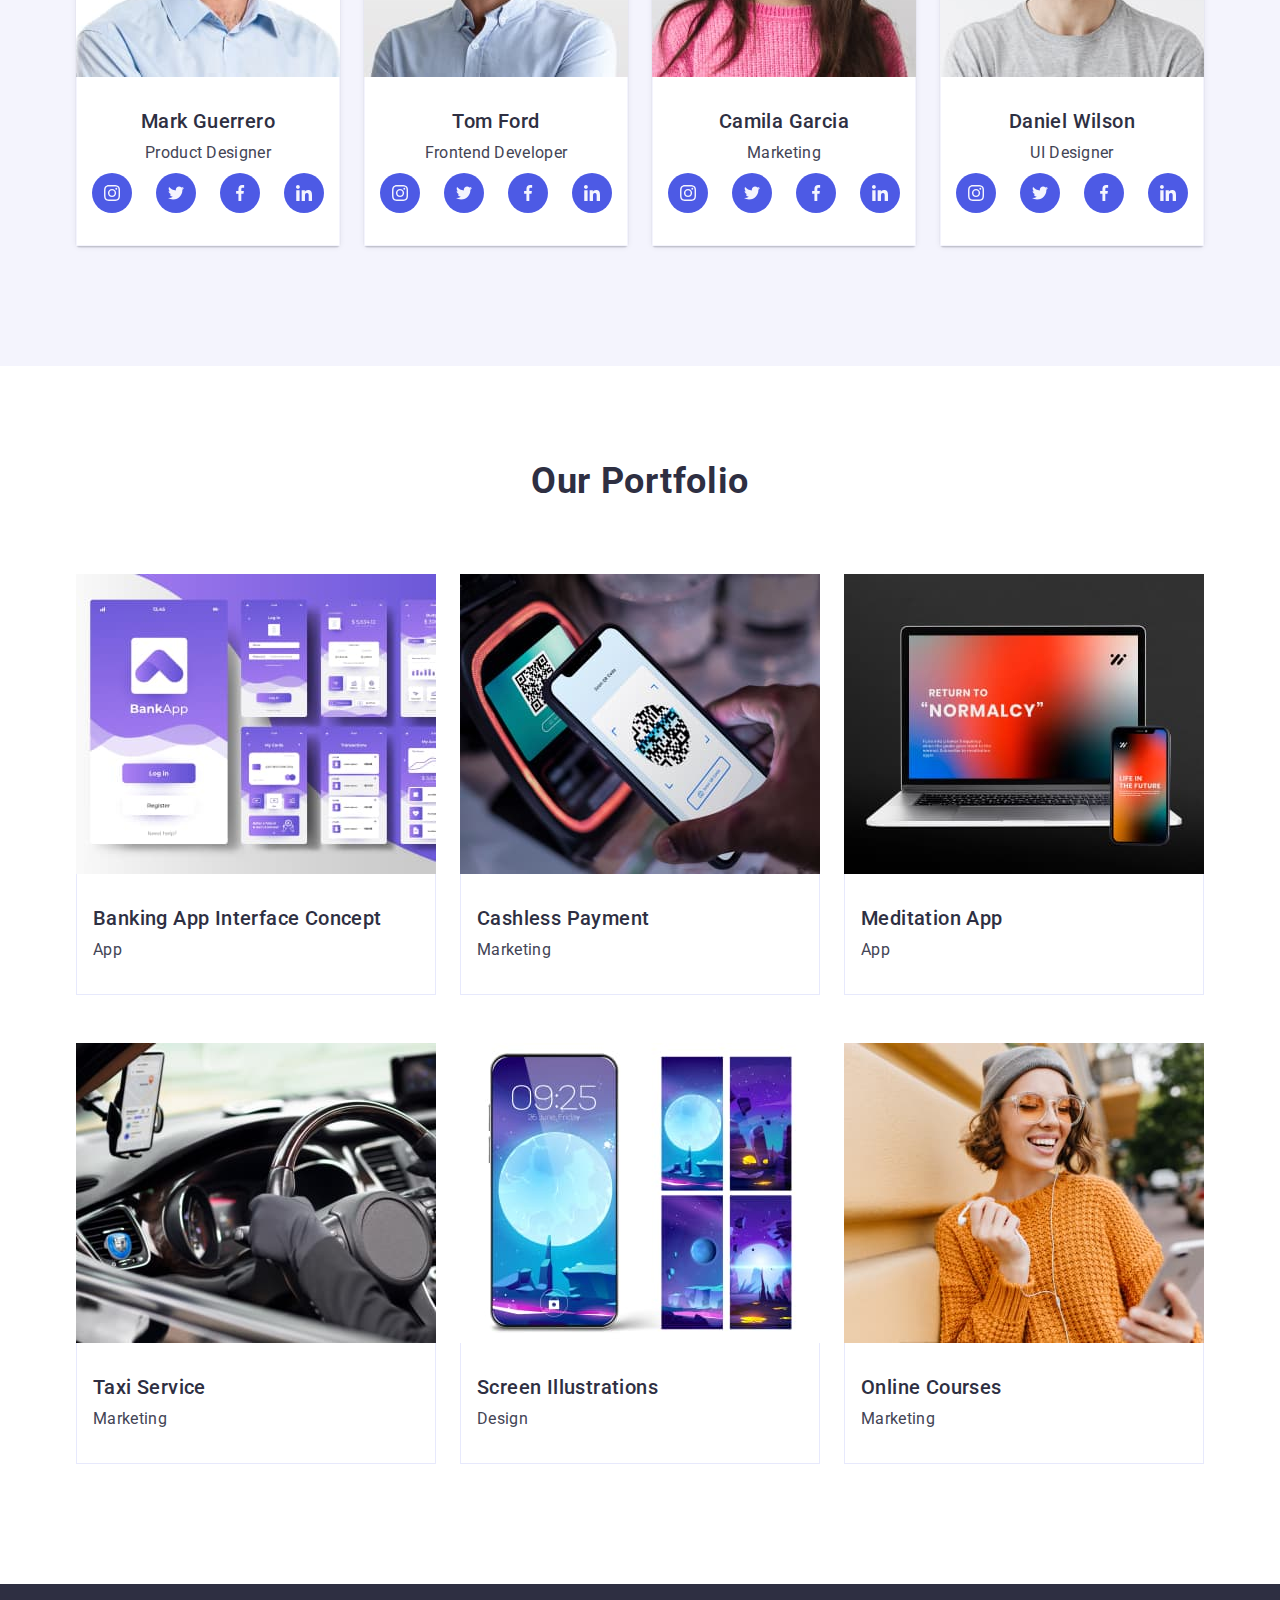
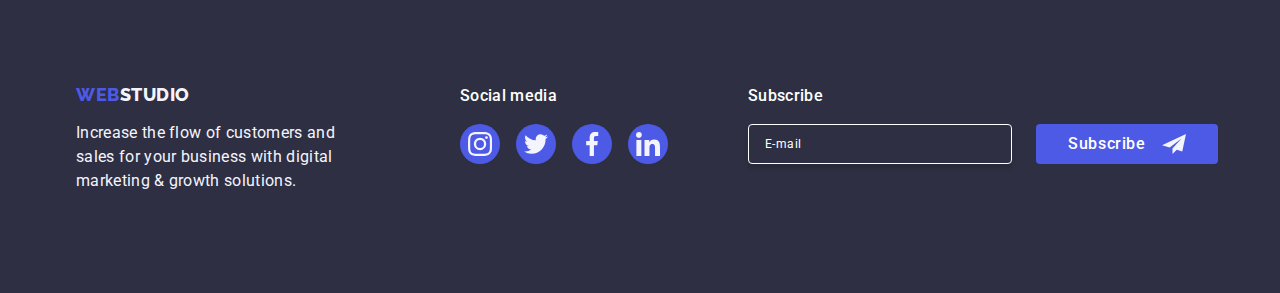
==== commit 0631214f: "hw5" ====
--- a/index.html
+++ b/index.html
@@ -550,7 +550,7 @@
               placeholder="Text input"
             ></textarea>
           </div>
-          <div class="modal-field">
+          <div class="modal-field-check">
             <input
               type="checkbox"
               id="user-privacy"
--- a/css/styles.css
+++ b/css/styles.css
@@ -681,6 +681,9 @@
   margin-bottom: 8px;
 }
 .modal-field-comment {
+  margin-bottom: 16px;
+}
+.modal-field-check {
   margin-bottom: 24px;
 }
 .modal-label {
@@ -753,7 +756,7 @@
   line-height: 1.17;
   letter-spacing: 0.04em;
   color: var(--color-logo);
-  display: inline-flex;
+  display: flex;
   align-items: center;
   justify-content: center;
 }
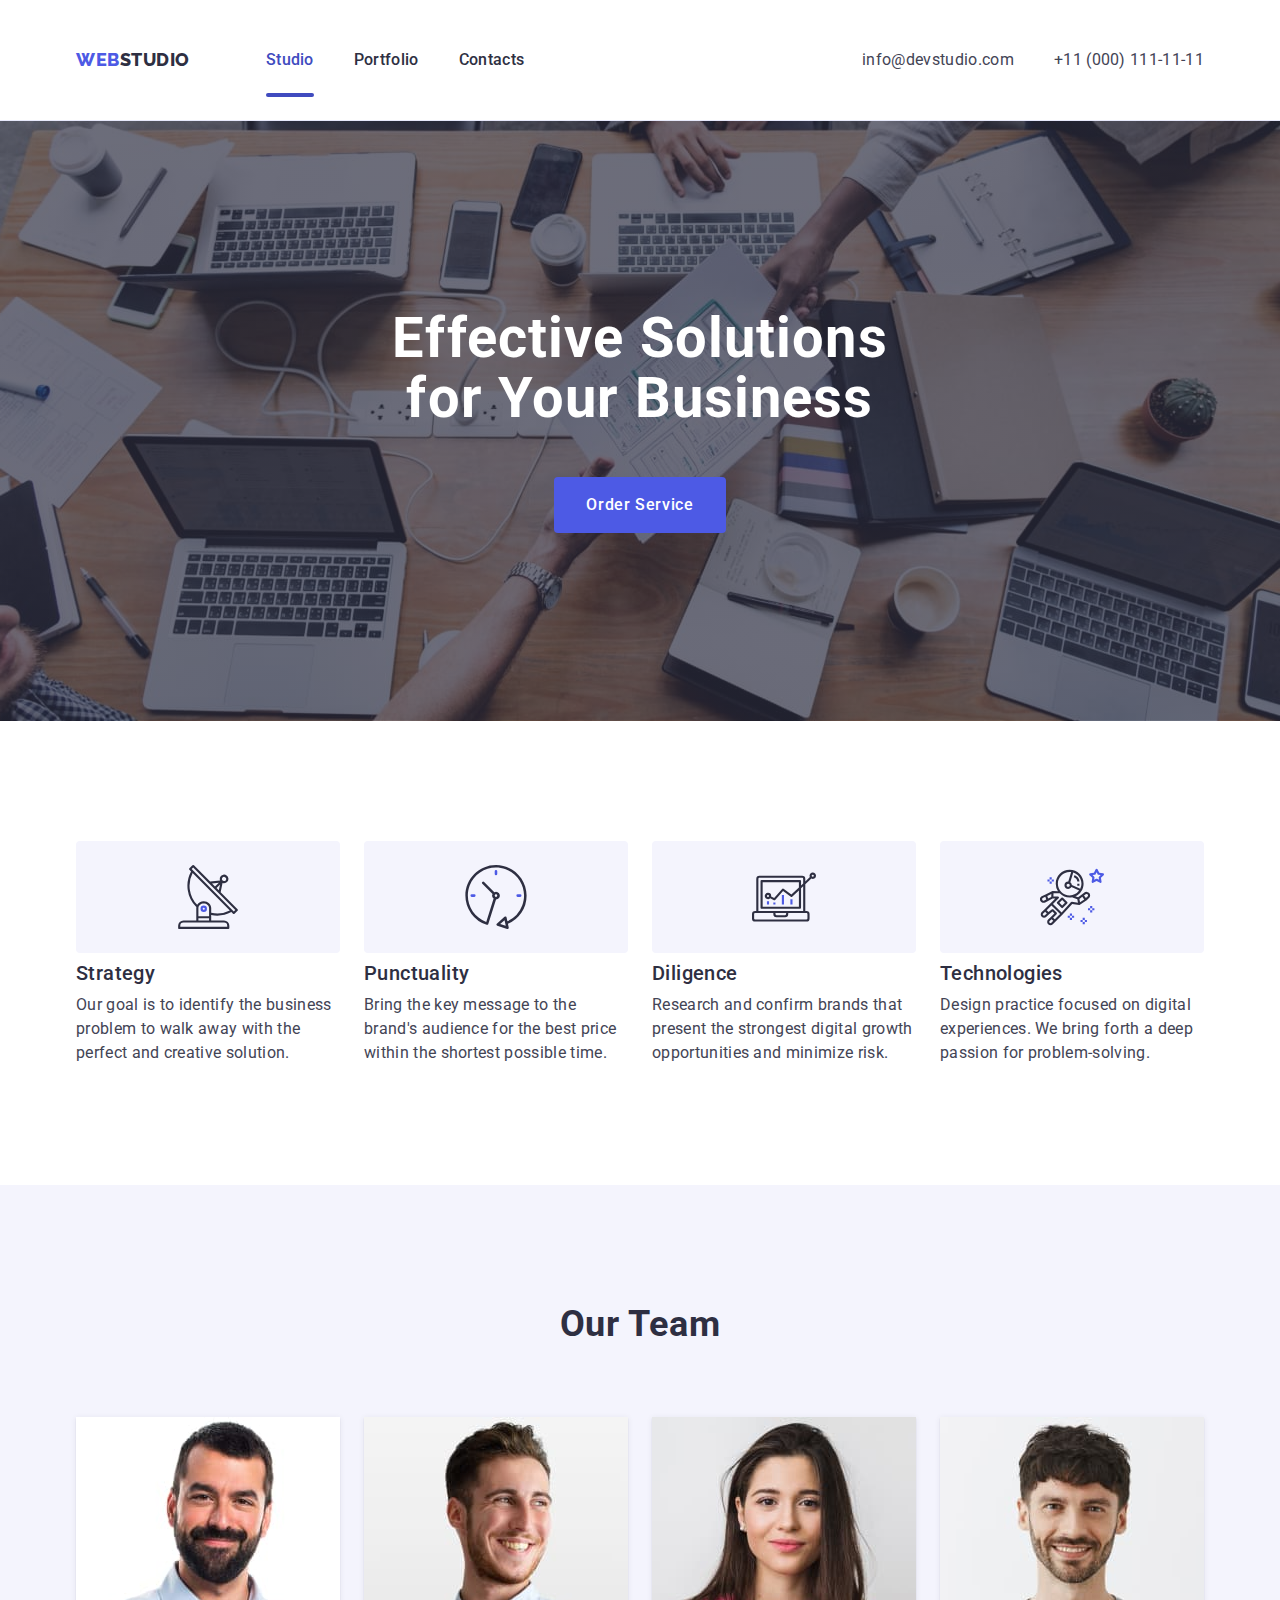
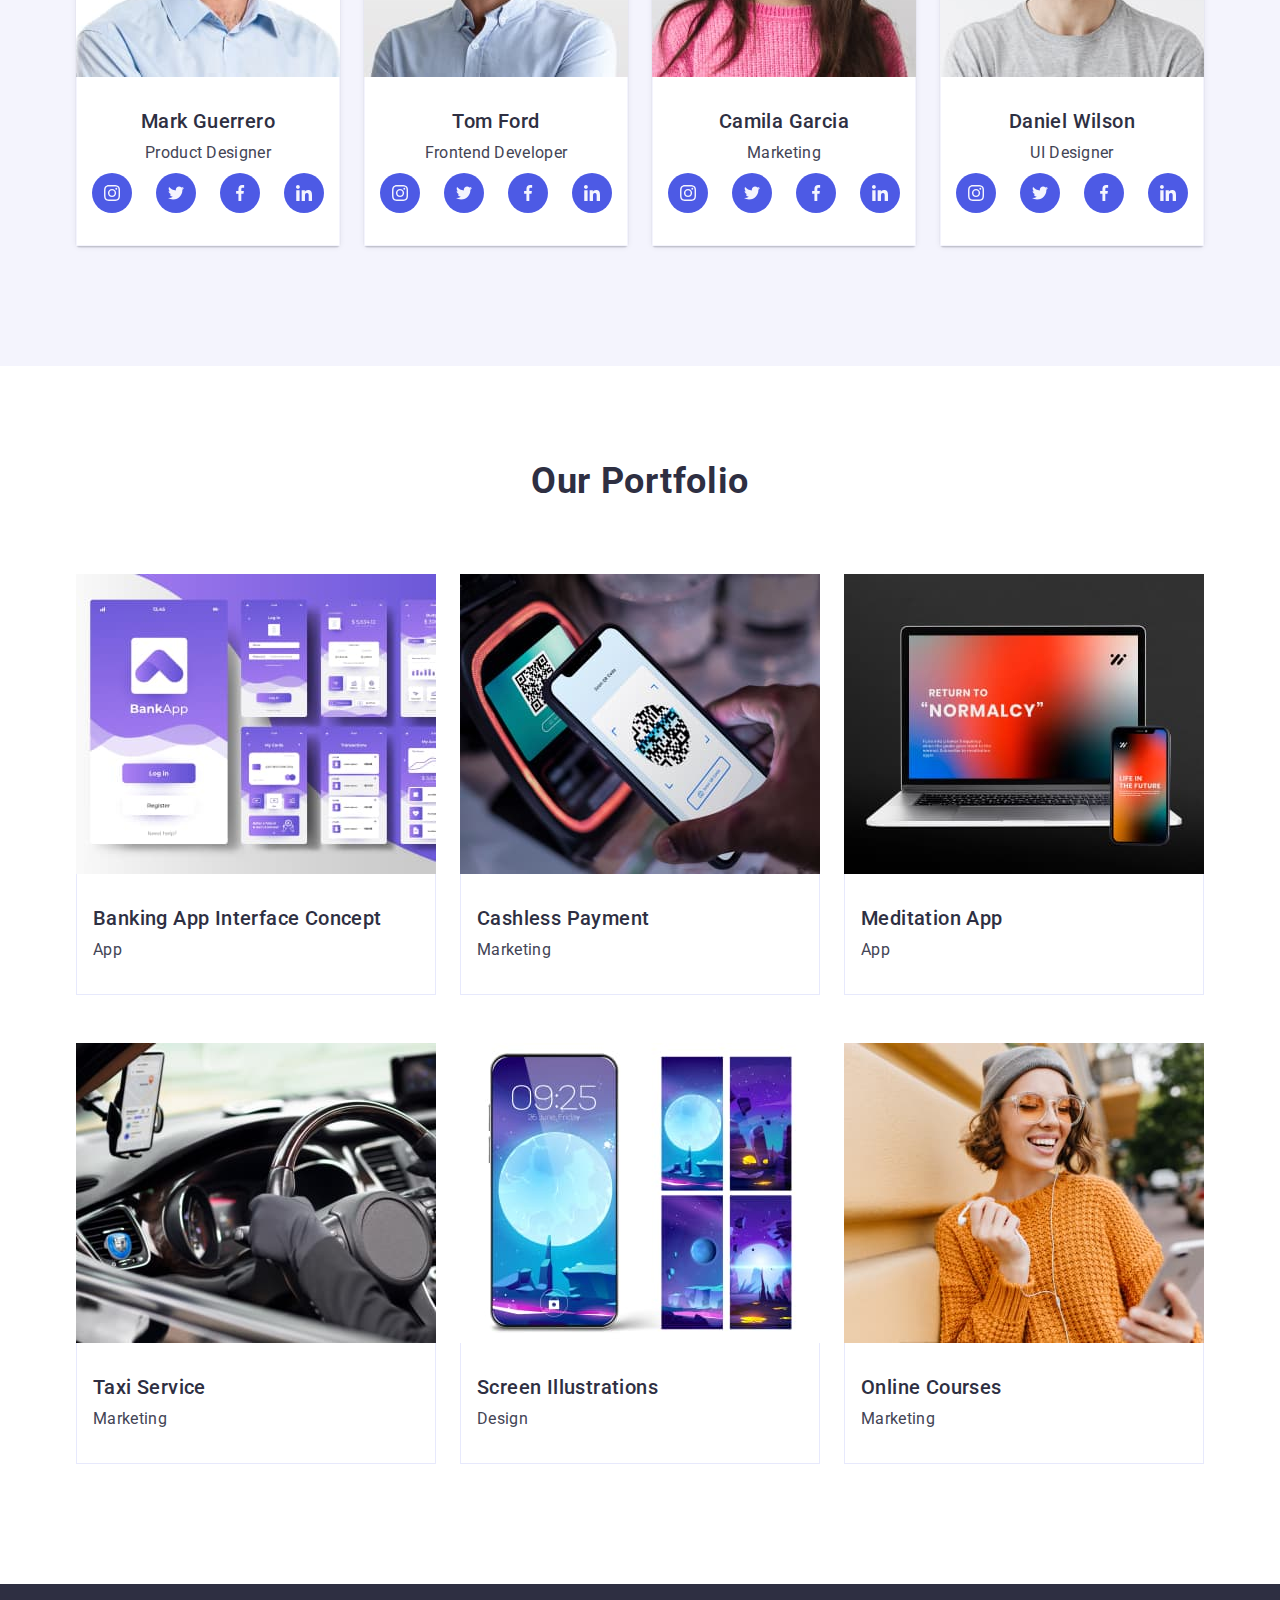
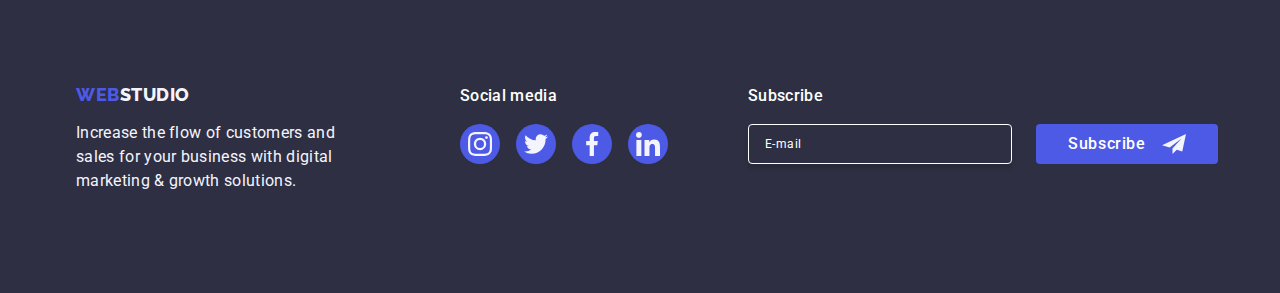
==== commit 3592fbfe: "hw5" ====
--- a/index.html
+++ b/index.html
@@ -488,7 +488,7 @@
       </div>
     </footer>
 
-    <div class="backdrop is-open">
+    <div class="backdrop">
       <div class="modal">
         <button type="button" class="modal-btn">
           <svg class="traling-icon" width="8" height="8">
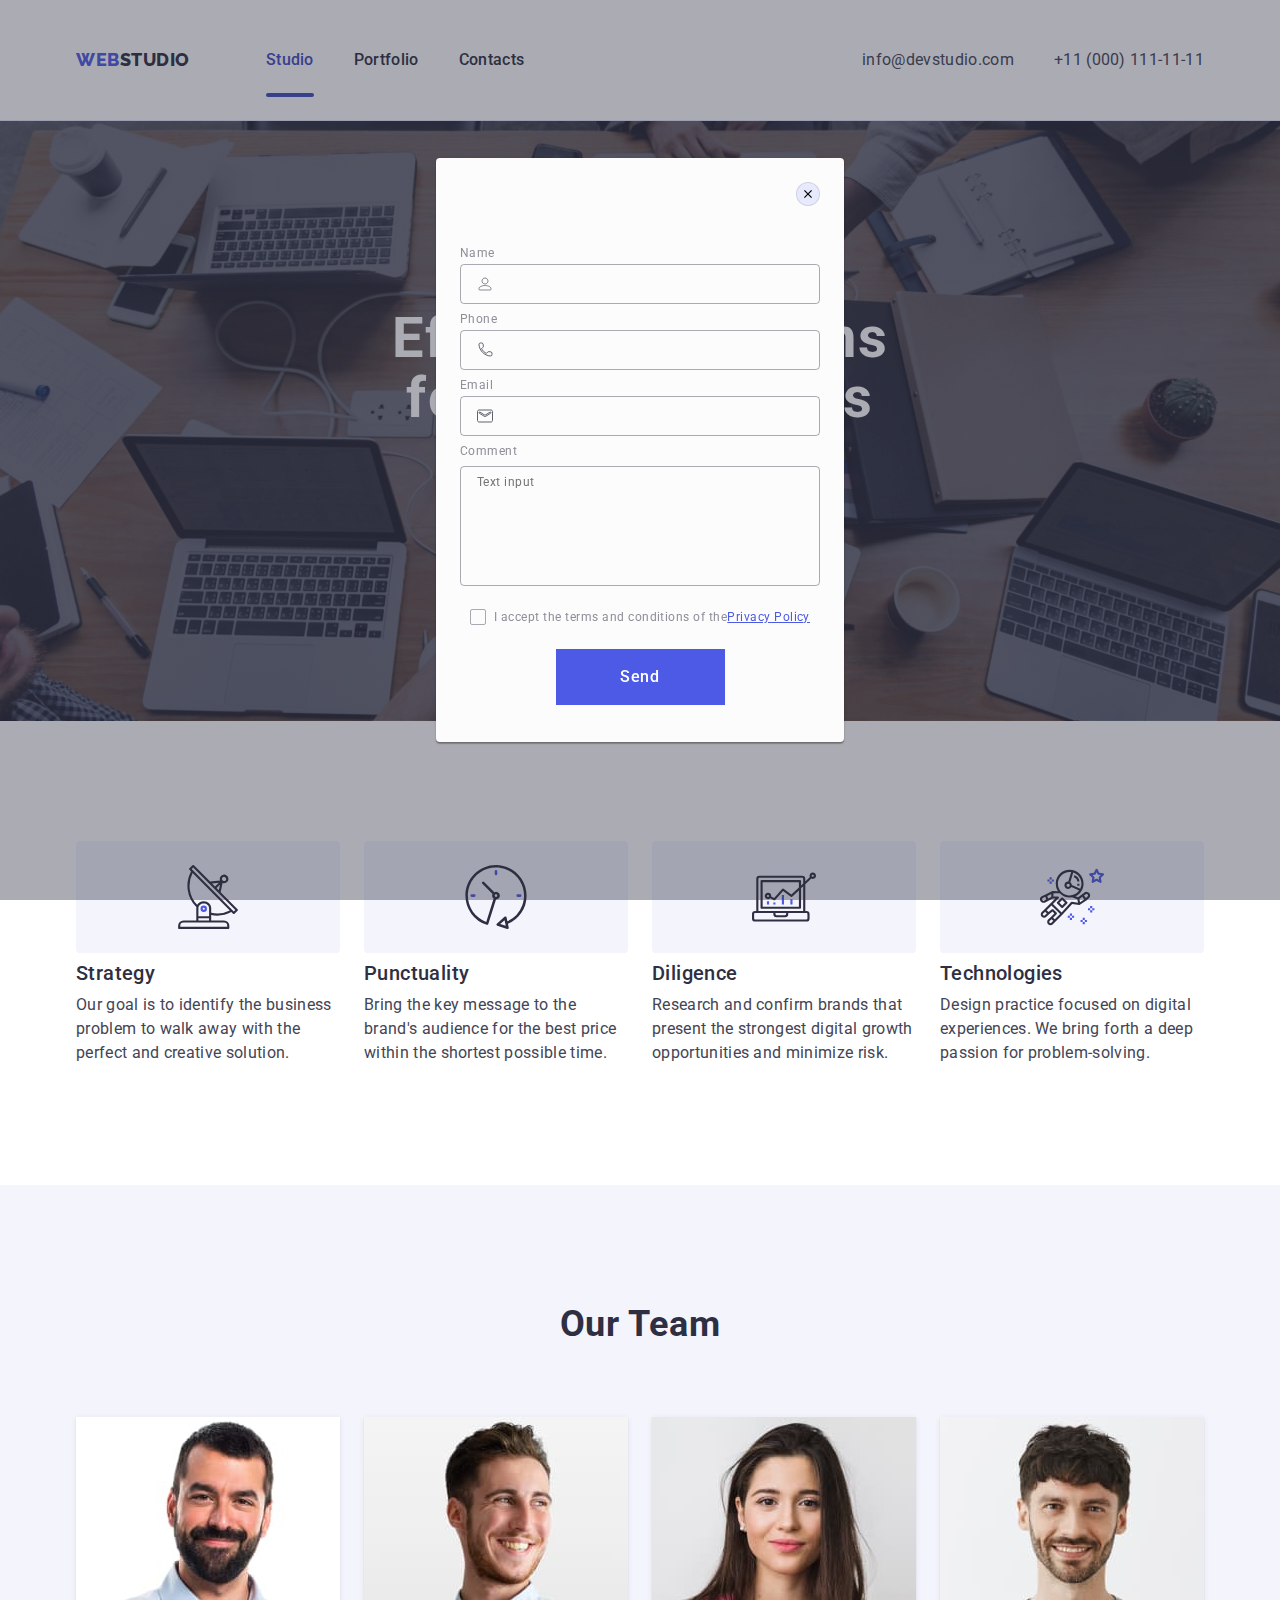
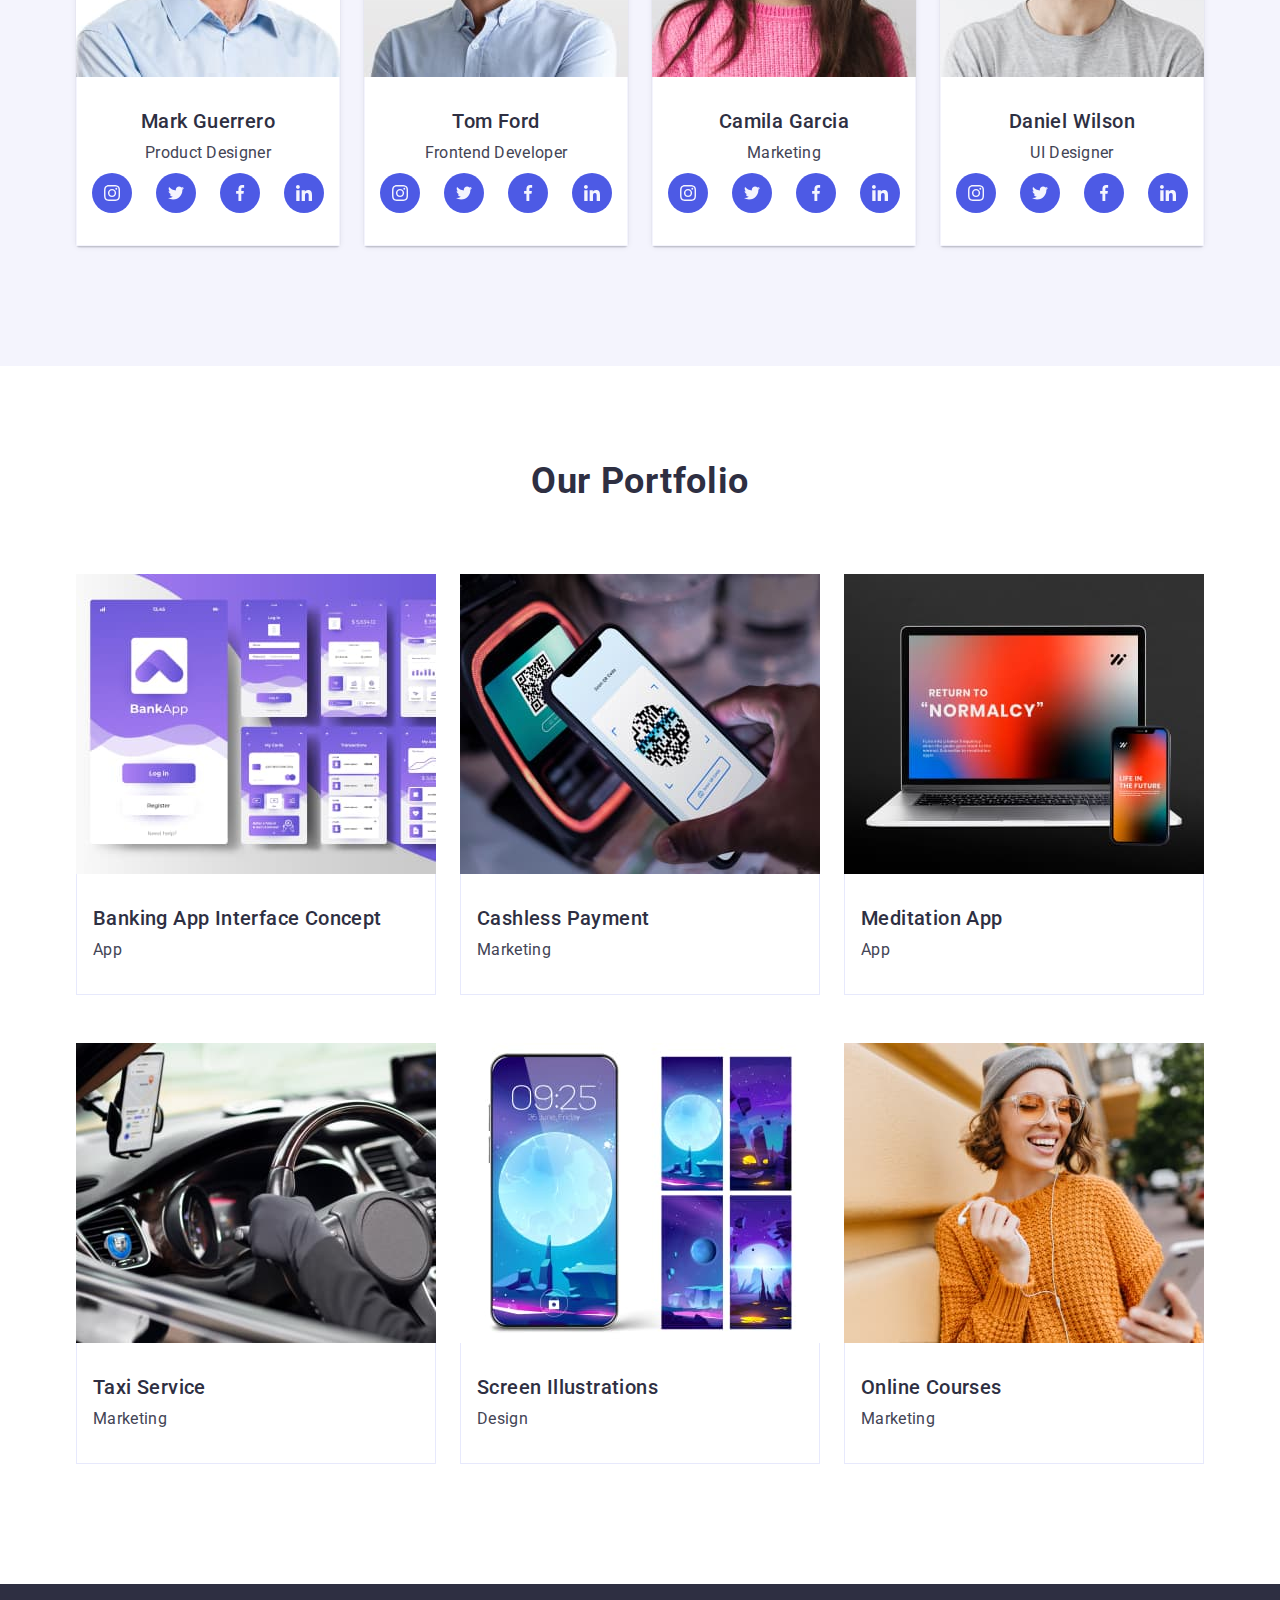
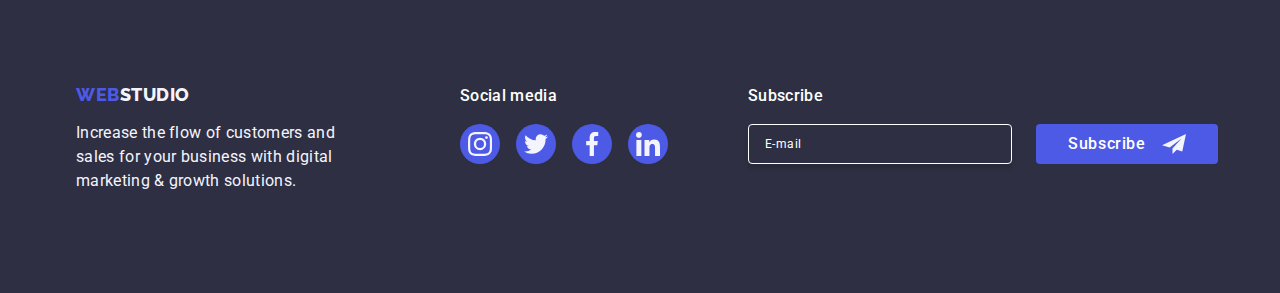
==== commit ebbd5363: "hw5" ====
--- a/index.html
+++ b/index.html
@@ -488,7 +488,7 @@
       </div>
     </footer>
 
-    <div class="backdrop">
+    <div class="backdrop is-open">
       <div class="modal">
         <button type="button" class="modal-btn">
           <svg class="traling-icon" width="8" height="8">
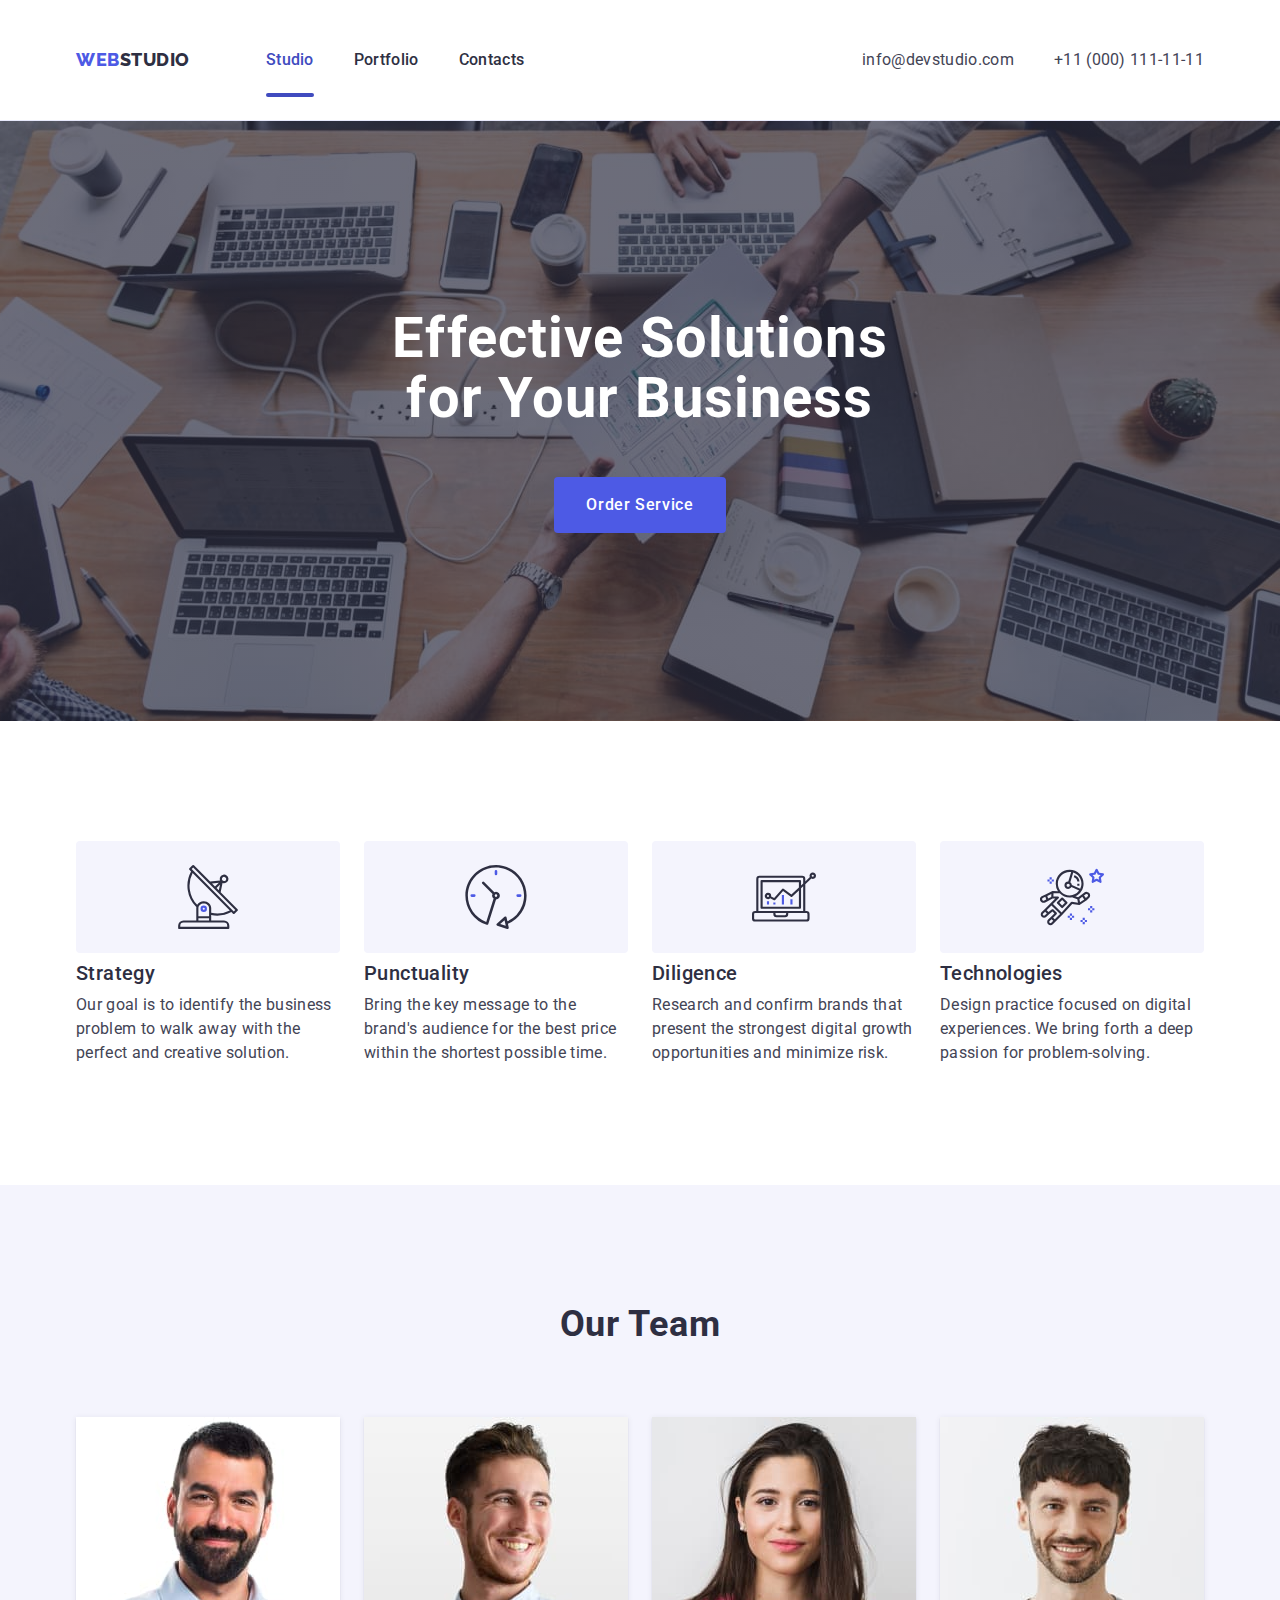
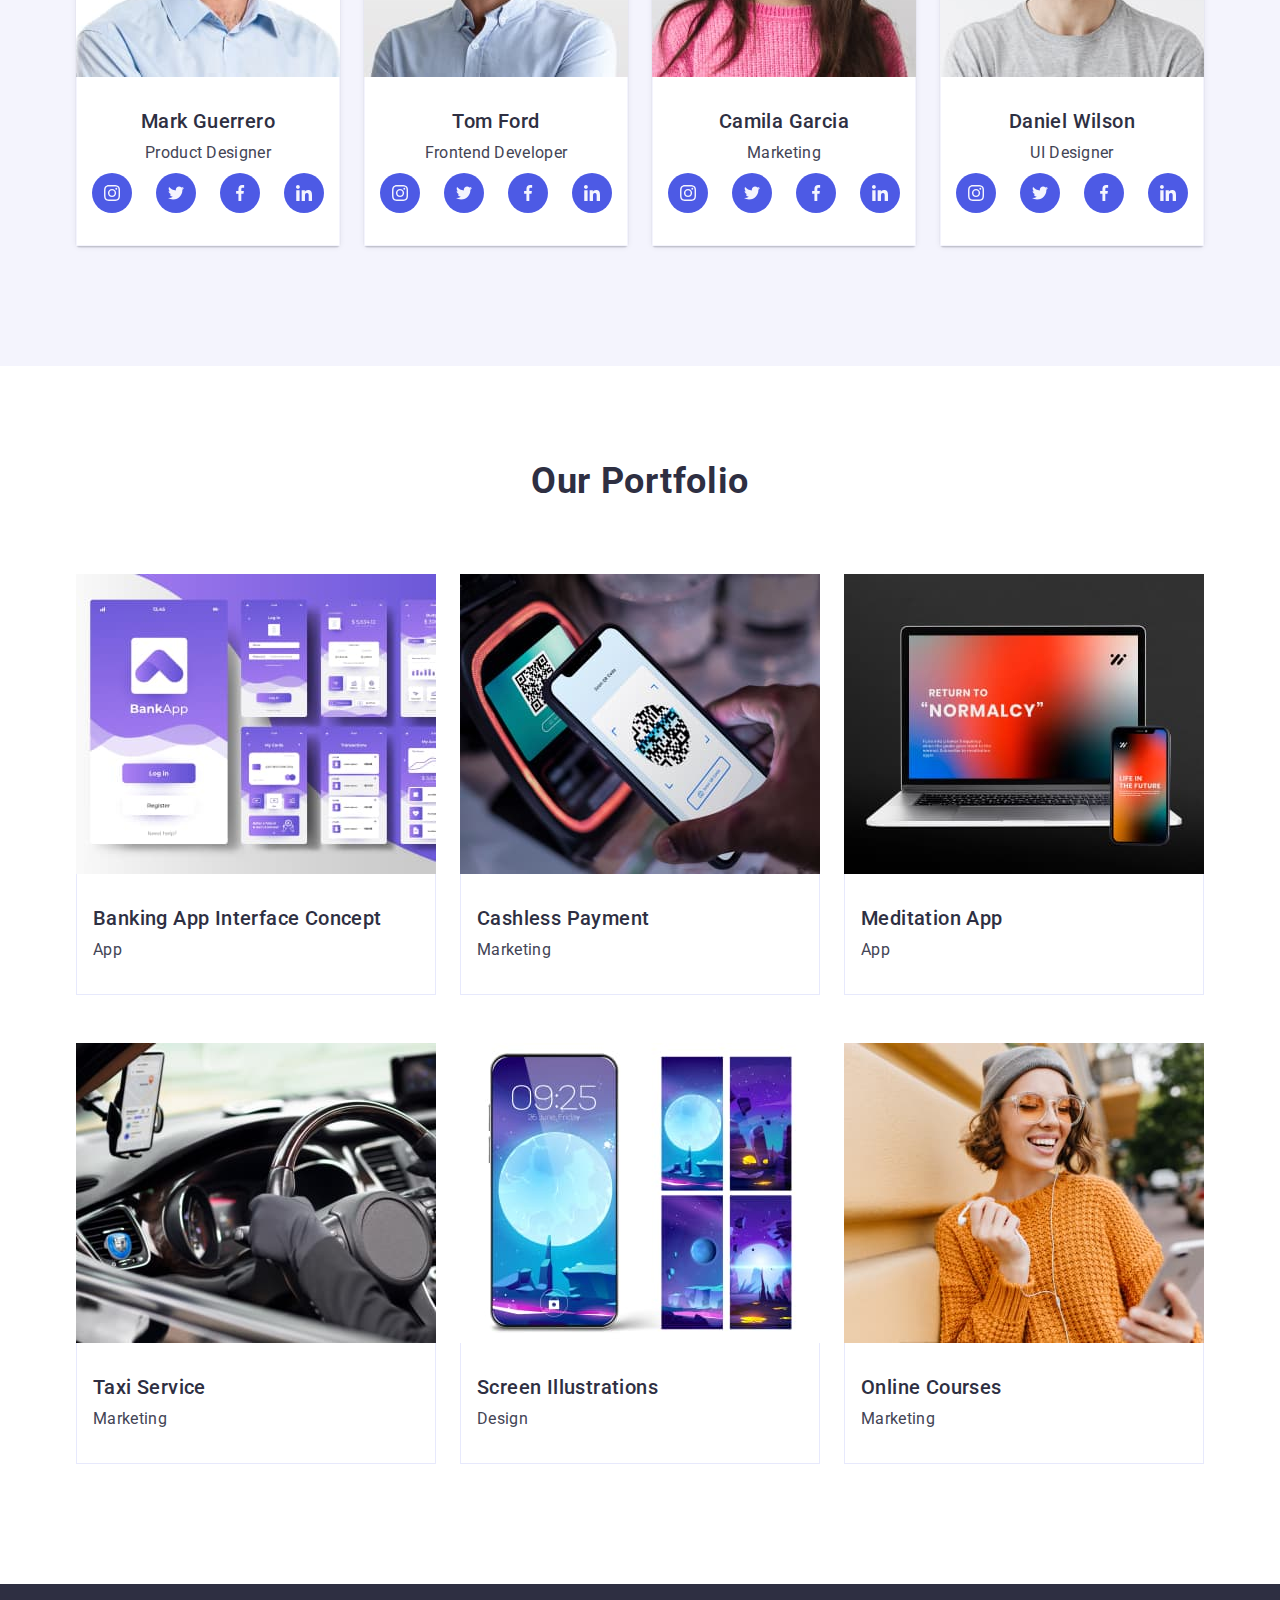
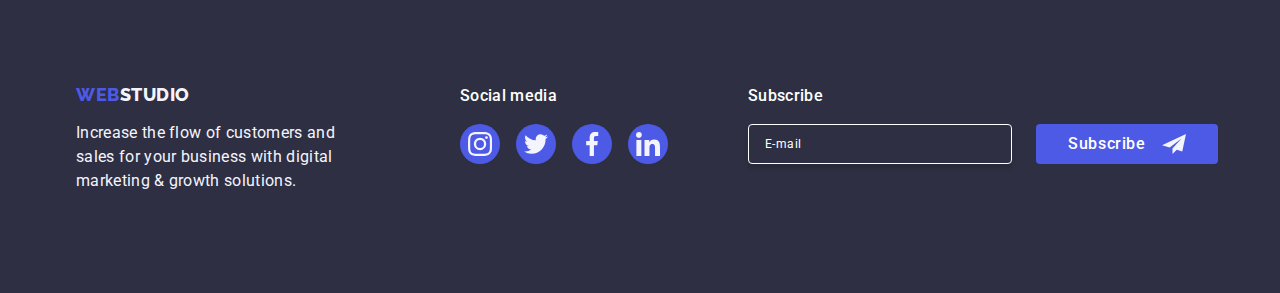
==== commit 13c1672b: "hw5" ====
--- a/index.html
+++ b/index.html
@@ -488,7 +488,7 @@
       </div>
     </footer>
 
-    <div class="backdrop is-open">
+    <div class="backdrop">
       <div class="modal">
         <button type="button" class="modal-btn">
           <svg class="traling-icon" width="8" height="8">
--- a/css/styles.css
+++ b/css/styles.css
@@ -756,7 +756,6 @@
   line-height: 1.17;
   letter-spacing: 0.04em;
   color: var(--color-logo);
-  display: flex;
   align-items: center;
   justify-content: center;
 }
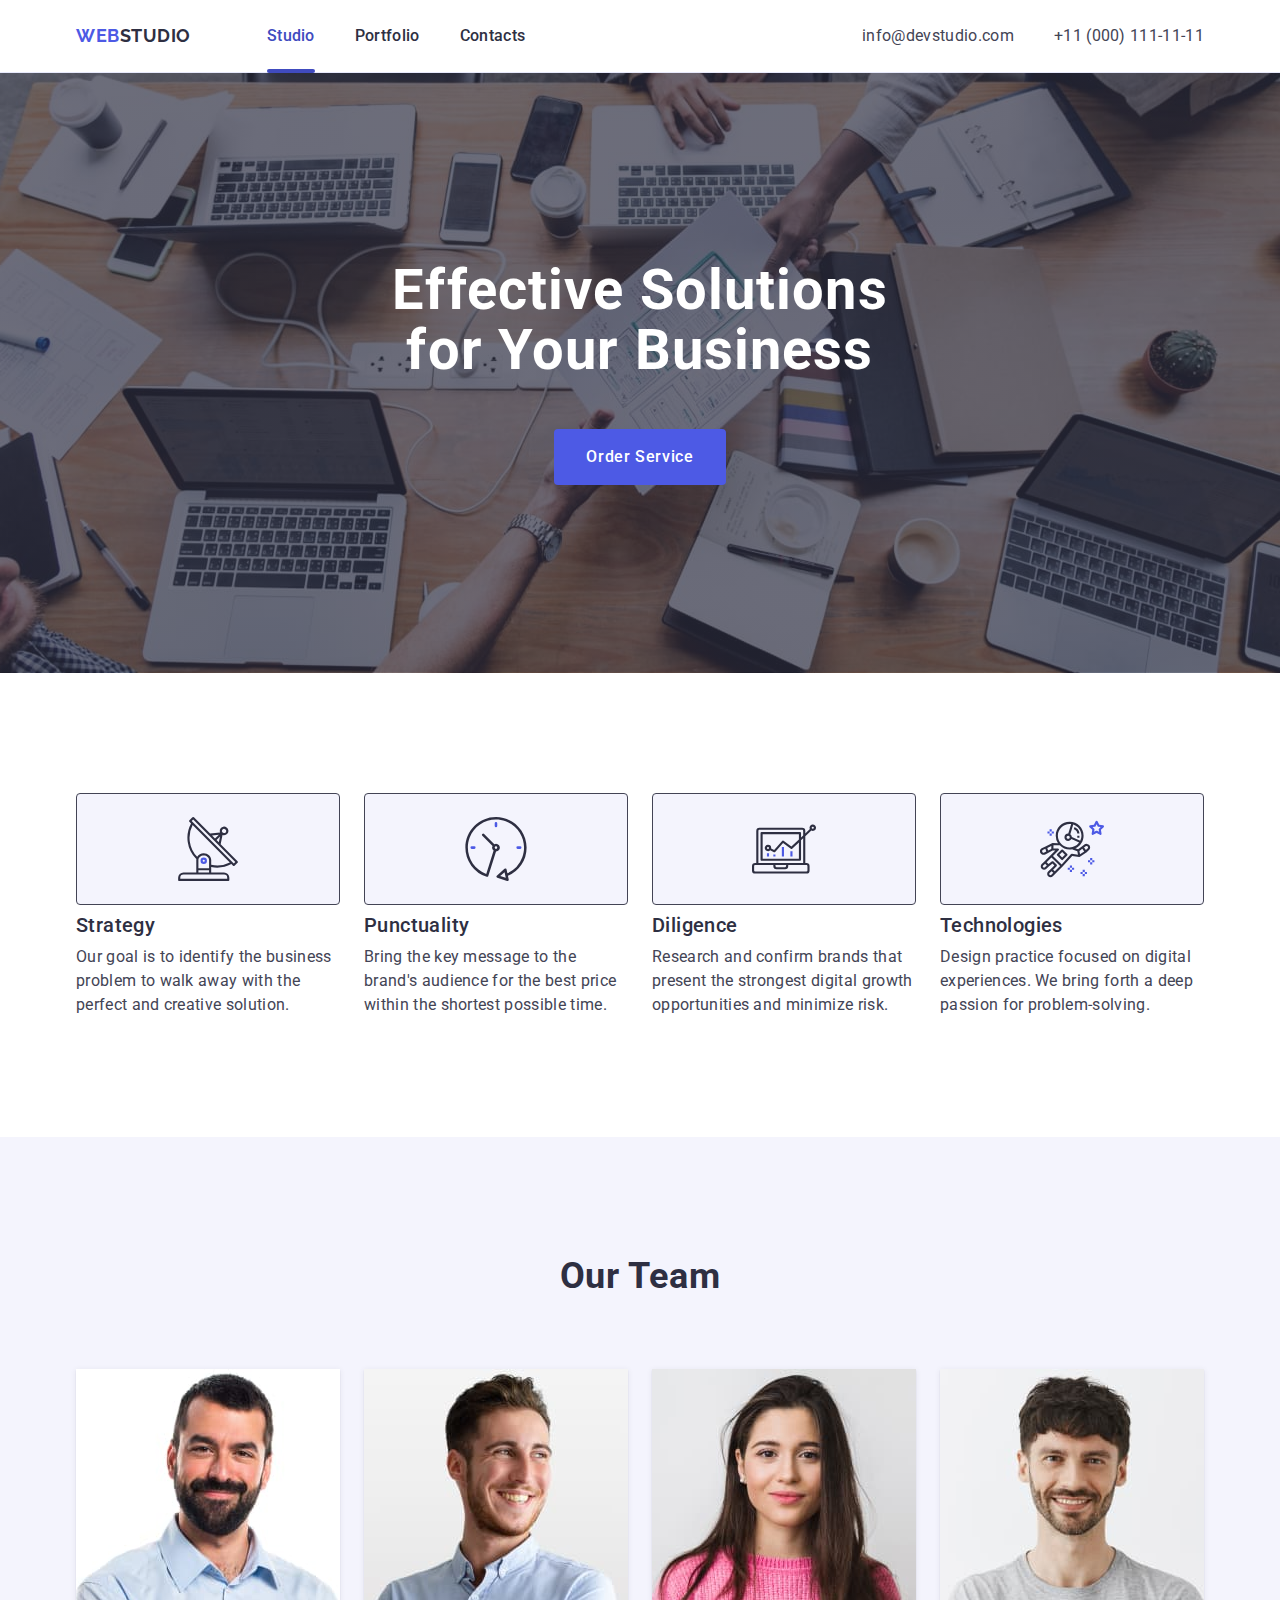
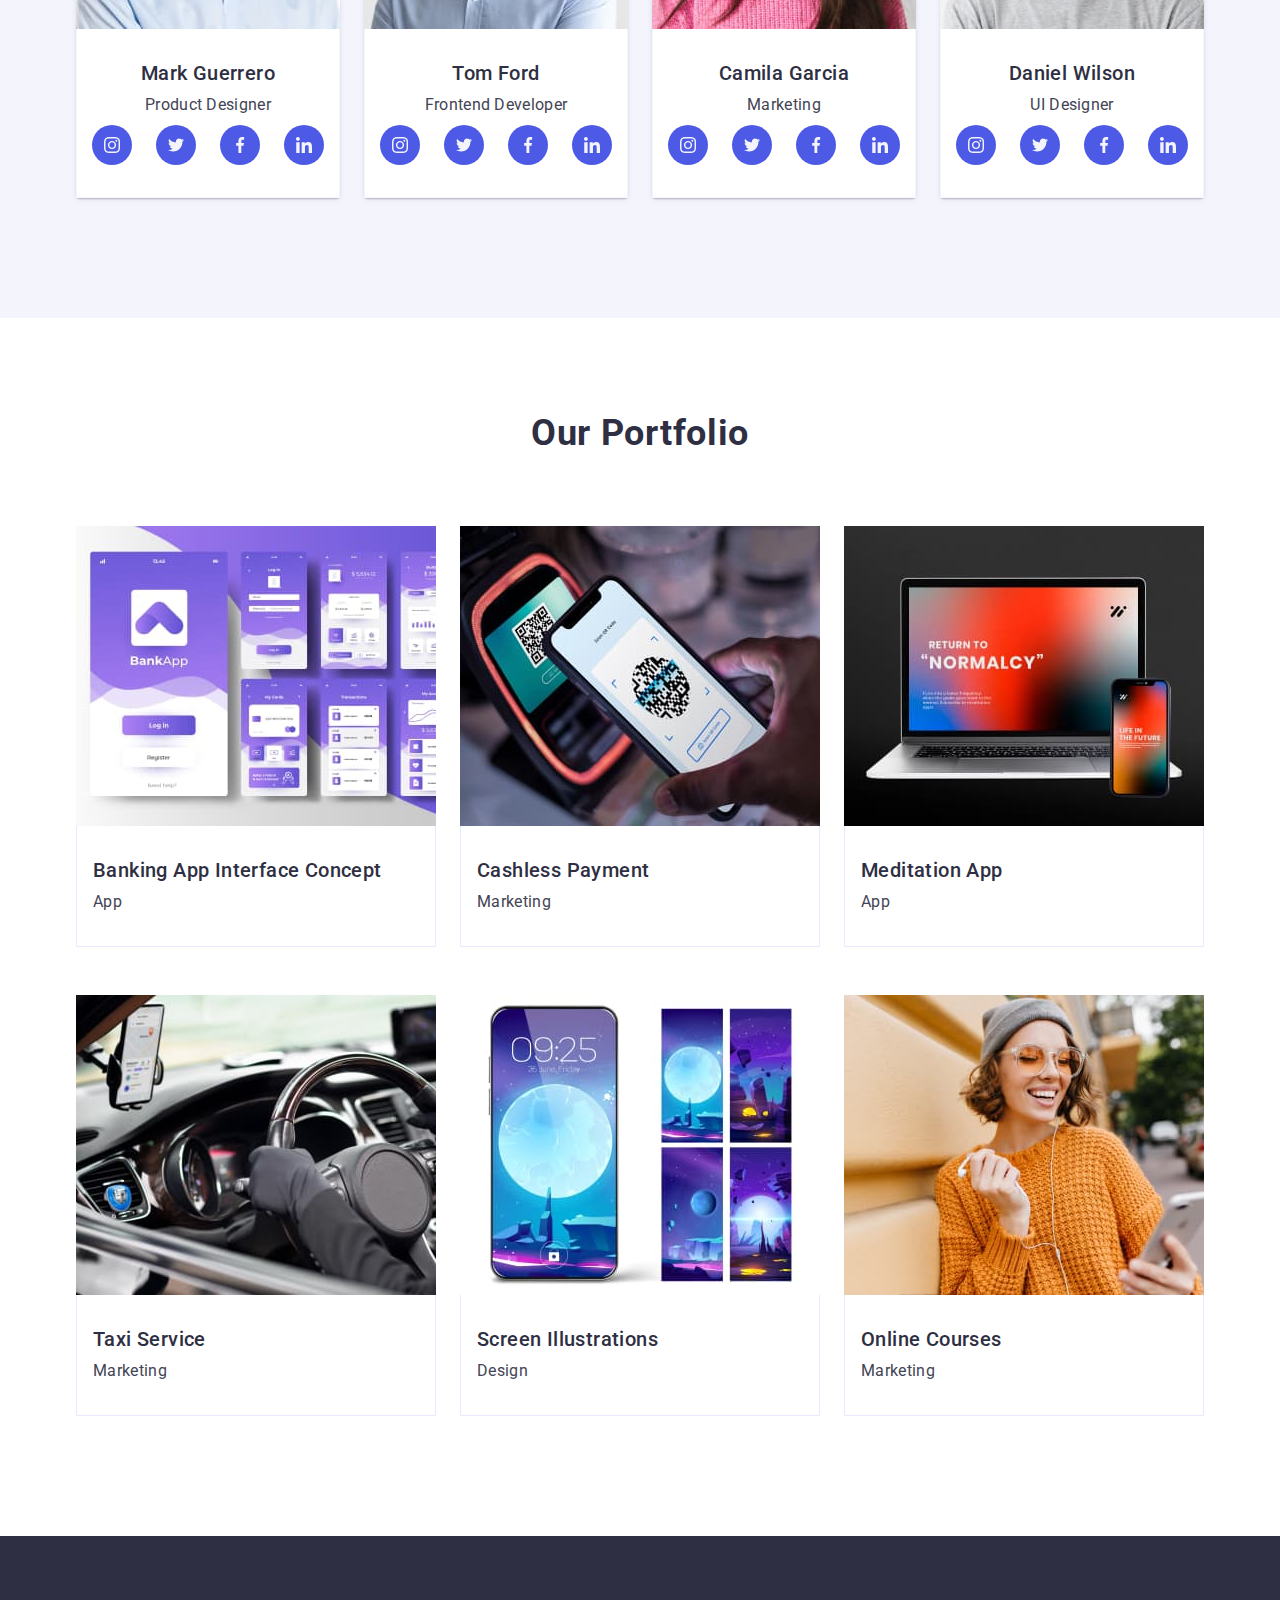
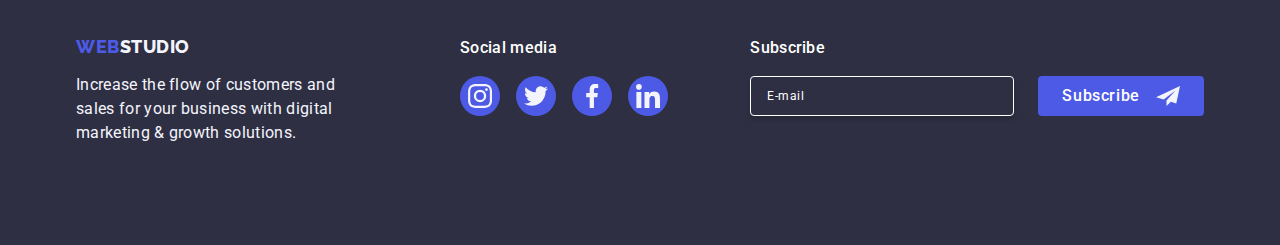
==== commit 3bae3e98: "HW5" ====
--- a/index.html
+++ b/index.html
@@ -10,7 +10,7 @@
     <link rel="preconnect" href="https://fonts.googleapis.com" />
     <link rel="preconnect" href="https://fonts.gstatic.com" crossorigin />
     <link
-      href="https://fonts.googleapis.com/css2?family=Raleway:wght@800&family=Roboto:ital,wght@0,400;0,500;0,700;1,700&display=swap"
+      href="https://fonts.googleapis.com/css2?family=Raleway:wght@700&family=Roboto:ital,wght@0,400;0,500;0,700;1,700&display=swap"
       rel="stylesheet"
     />
     <!-- Normalize -->
@@ -495,7 +495,7 @@
             <use href="./images/icons.svg#x_close"></use>
           </svg>
         </button>
-        <p class="modal-title"></p>
+        <p class="modal-title">Leave your contacts and we will call you back</p>
         <form class="modal-form">
           <div class="modal-field">
             <label for="user-name" class="modal-label">Name</label>
--- a/css/styles.css
+++ b/css/styles.css
@@ -135,7 +135,7 @@
 }
 .header-logo {
   font-family: var(--seconary-font);
-  font-weight: 800;
+  font-weight: 700;
   font-size: 18px;
   line-height: 1.17;
   letter-spacing: 0.03em;
@@ -194,8 +194,6 @@
   gap: 40px;
 }
 .header-contakt {
-  padding-top: 24px;
-  padding-bottom: 24px;
 }
 
 .header-contakt-l {
@@ -302,6 +300,7 @@
   justify-content: center;
   height: 112px;
   background-color: var(--color-cloud);
+  border: 1px solid var(--main-txt-cl);
   border-radius: 4px;
   margin-bottom: 8px;
 }
@@ -502,7 +501,7 @@
   margin-right: 120px;
 }
 .footer-soc {
-  margin-right: 80px;
+  margin-right: auto;
 }
 .footer-txt {
   color: var(--color-cloud);
@@ -578,7 +577,7 @@
   height: 40px;
   background-color: var(--normal-txt-cl);
   color: var(--lighe-txt-cl);
-  padding: 16px 32px;
+  padding: 8px 24px;
   border-radius: 4px;
   border: none;
   cursor: pointer;
@@ -737,11 +736,10 @@
   height: 120px;
   border: 1px solid rgba(46, 47, 66, 0.4);
   border-radius: 4px;
-  margin-top: 4px;
   font-size: 12px;
   line-height: 1.17;
   letter-spacing: 0.04em;
-  color: rgba(46, 47, 66, 0.4);
+  color: var(--color-logo);
   background-color: transparent;
   padding: 8px 16px;
   outline: transparent;
@@ -808,8 +806,13 @@
   border: none;
   transition: background-color 250ms cubic-bezier(0.4, 0, 0.2, 1);
   margin: auto;
-
-  /* background-color: transparent;
-  border: 1px solid #4c4c4c;
-  position: absolute; */
-}
+  border-radius: 4px;
+}
+.modal-btn-send:hover {
+  background-color: var(--accent-txt-cl);
+  transition: border-color 250ms cubic-bezier(0.4, 0, 0.2, 1);
+}
+.modal-btn-send:focus {
+  background-color: var(--accent-txt-cl);
+  transition: border-color 250ms cubic-bezier(0.4, 0, 0.2, 1);
+}
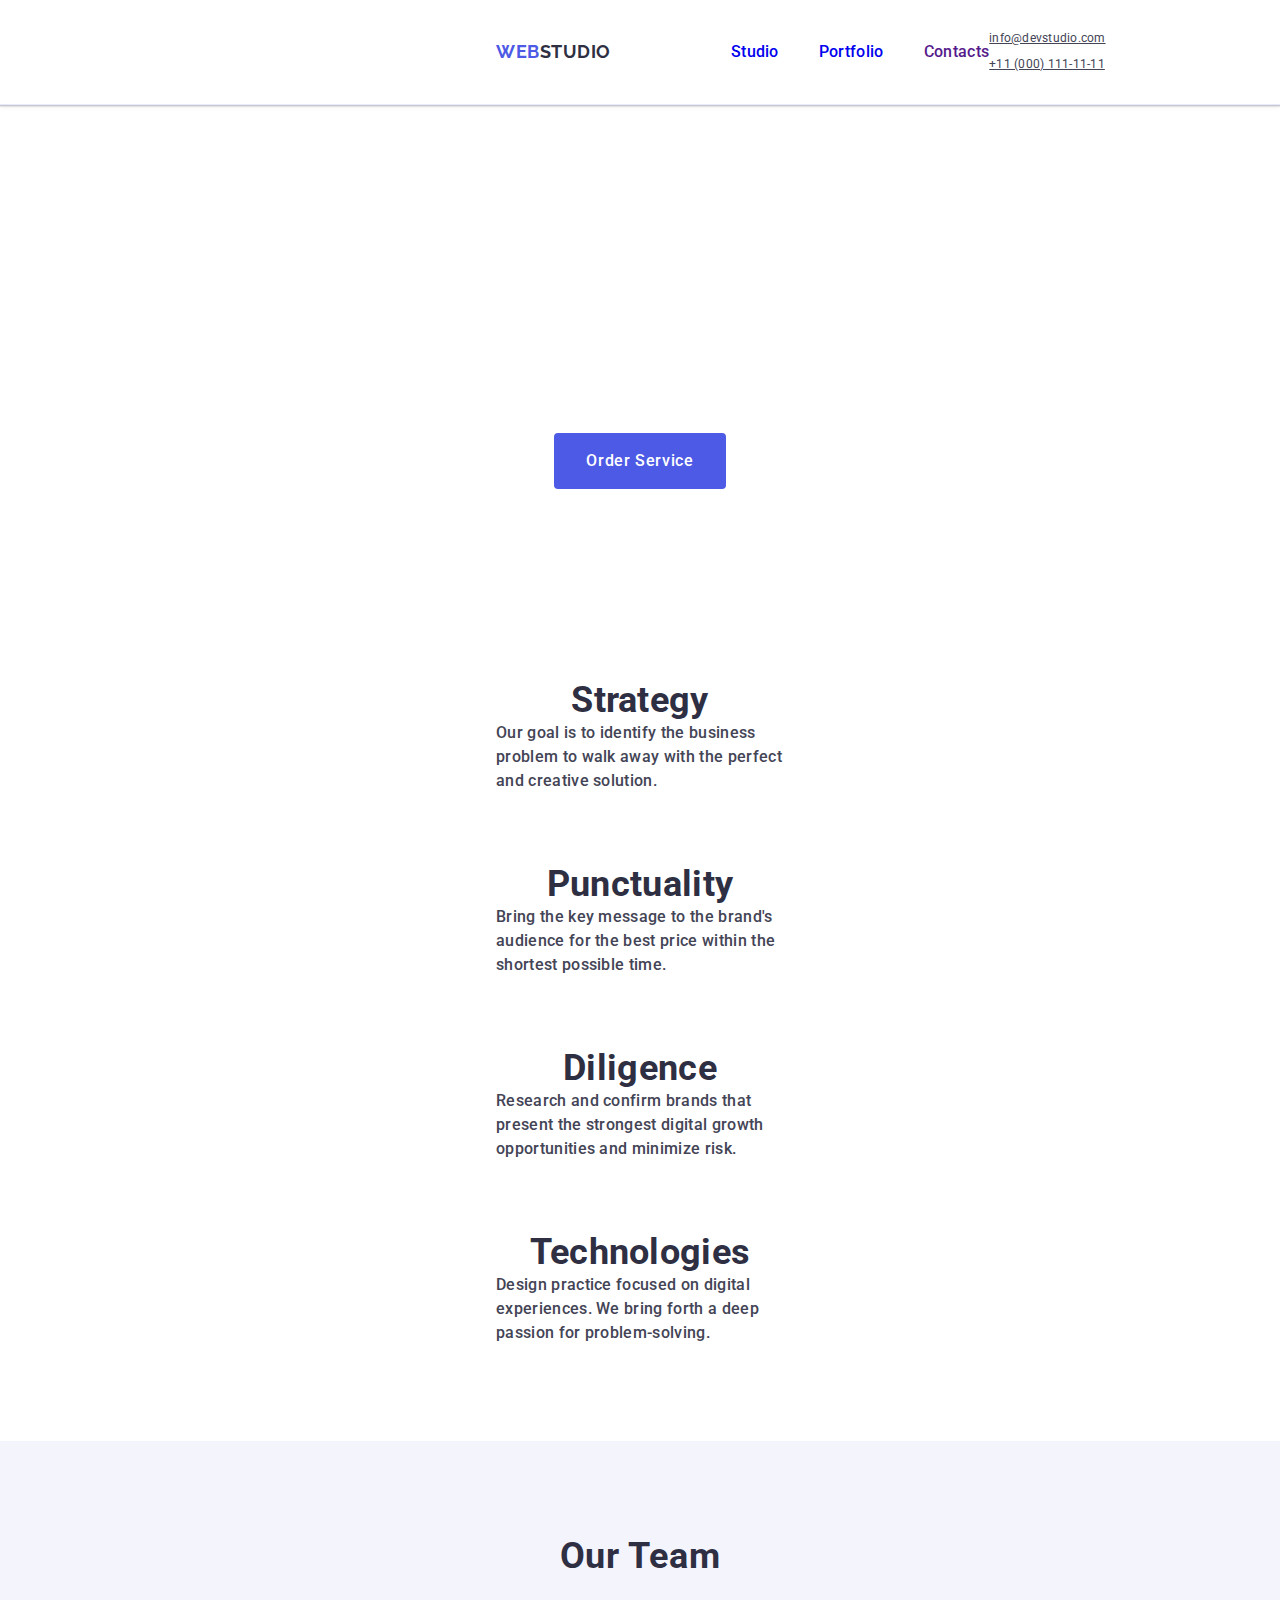
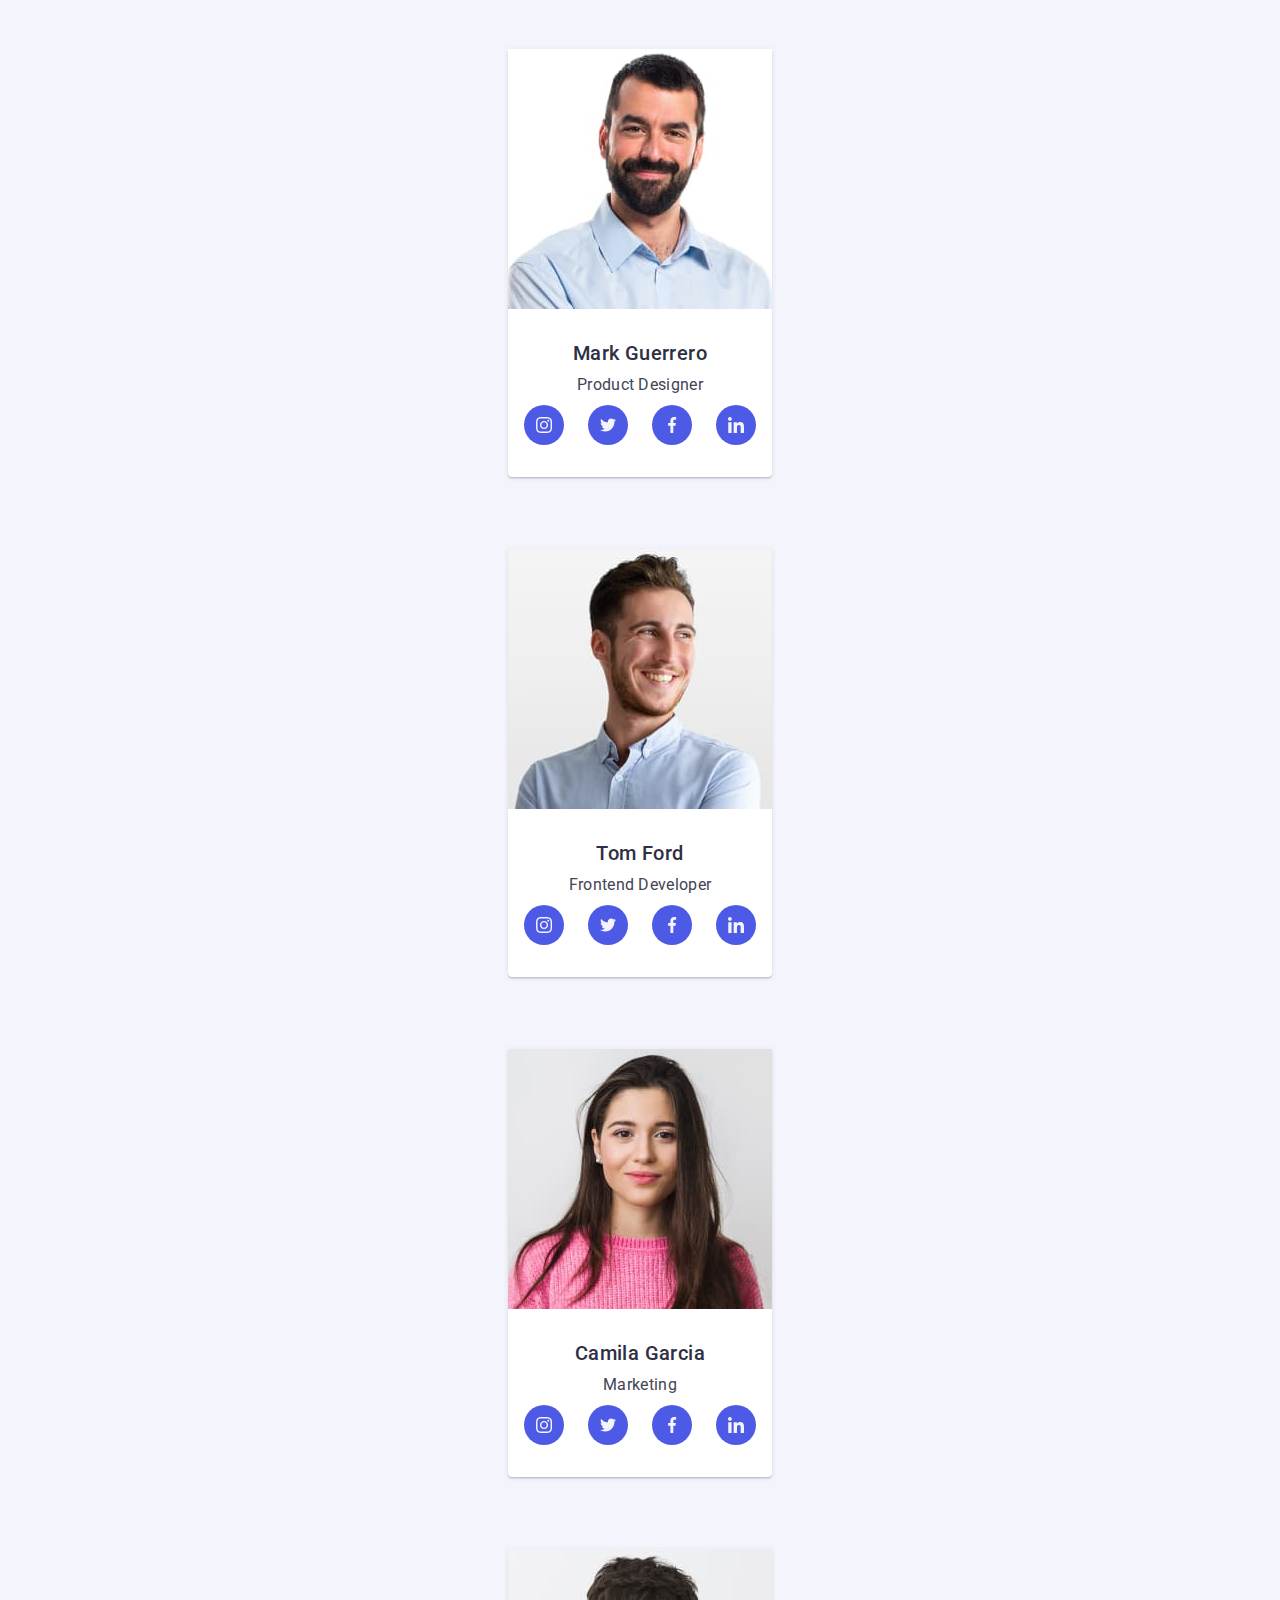
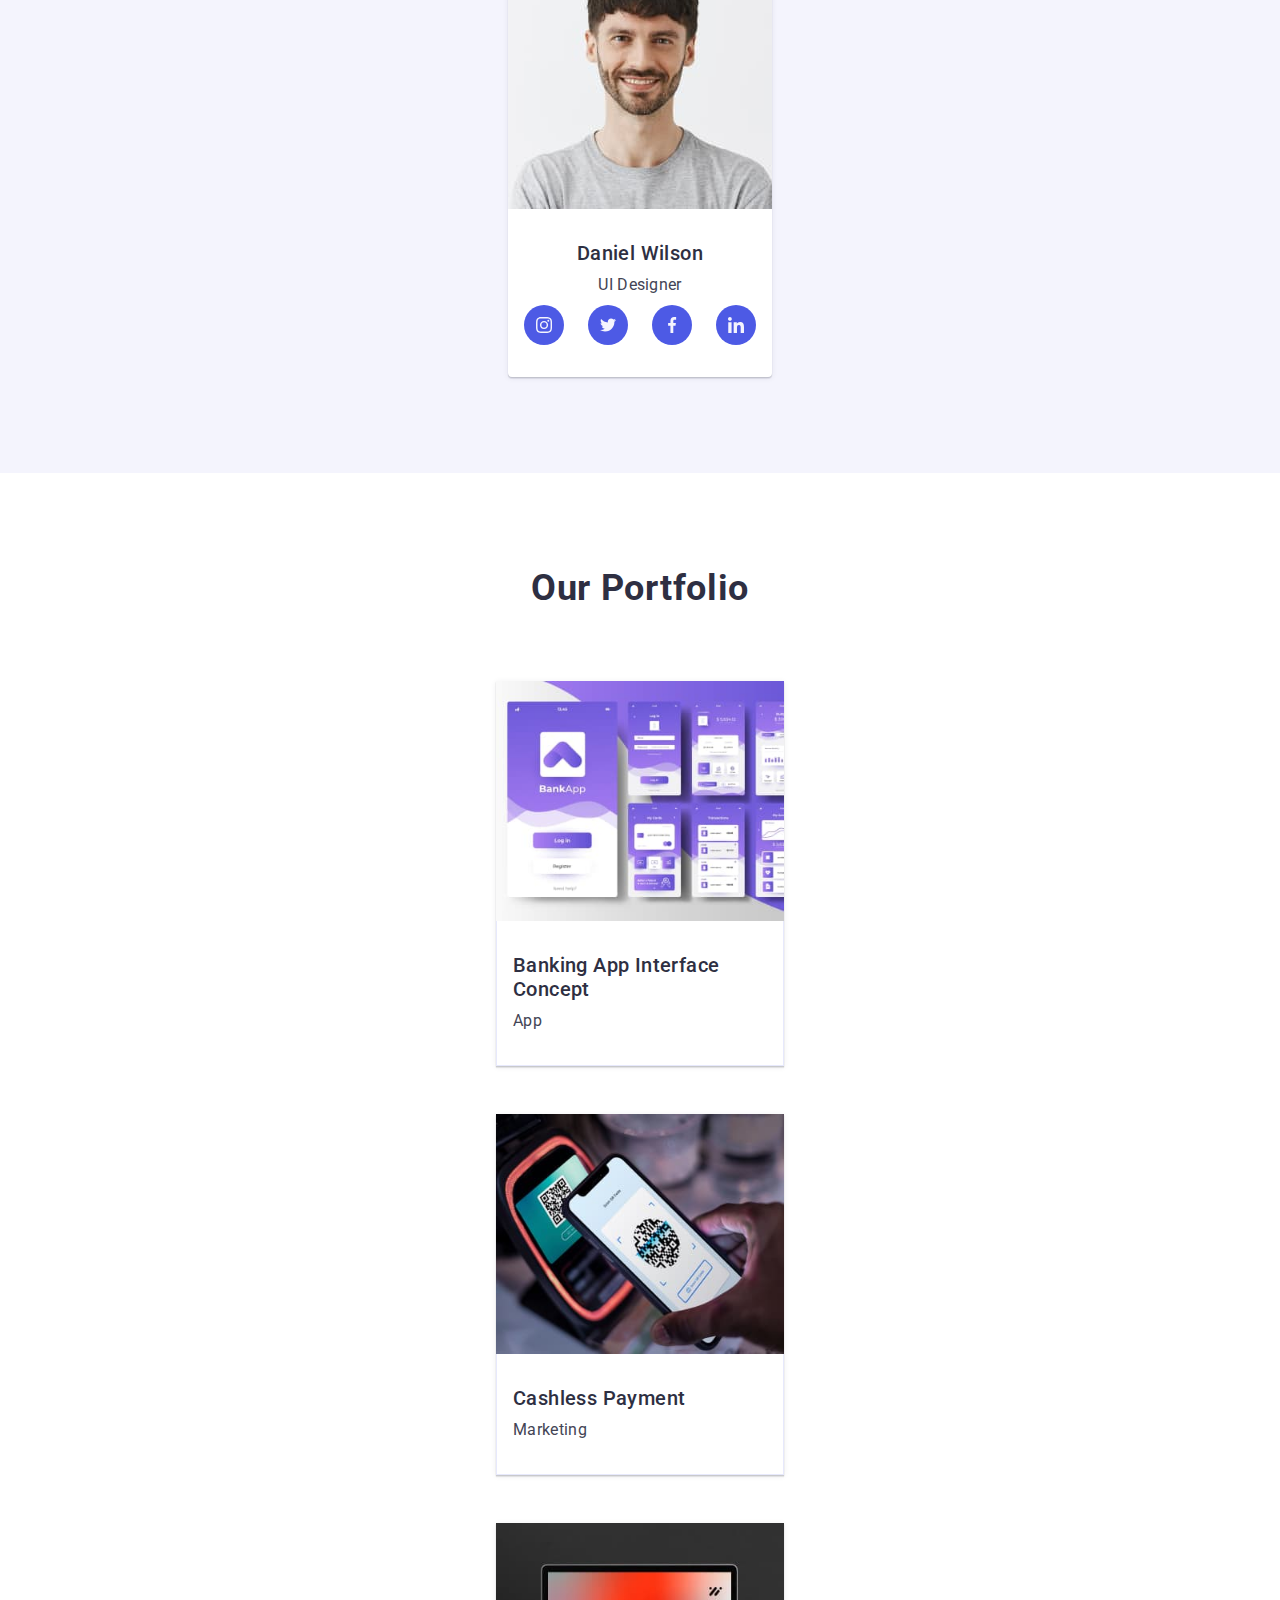
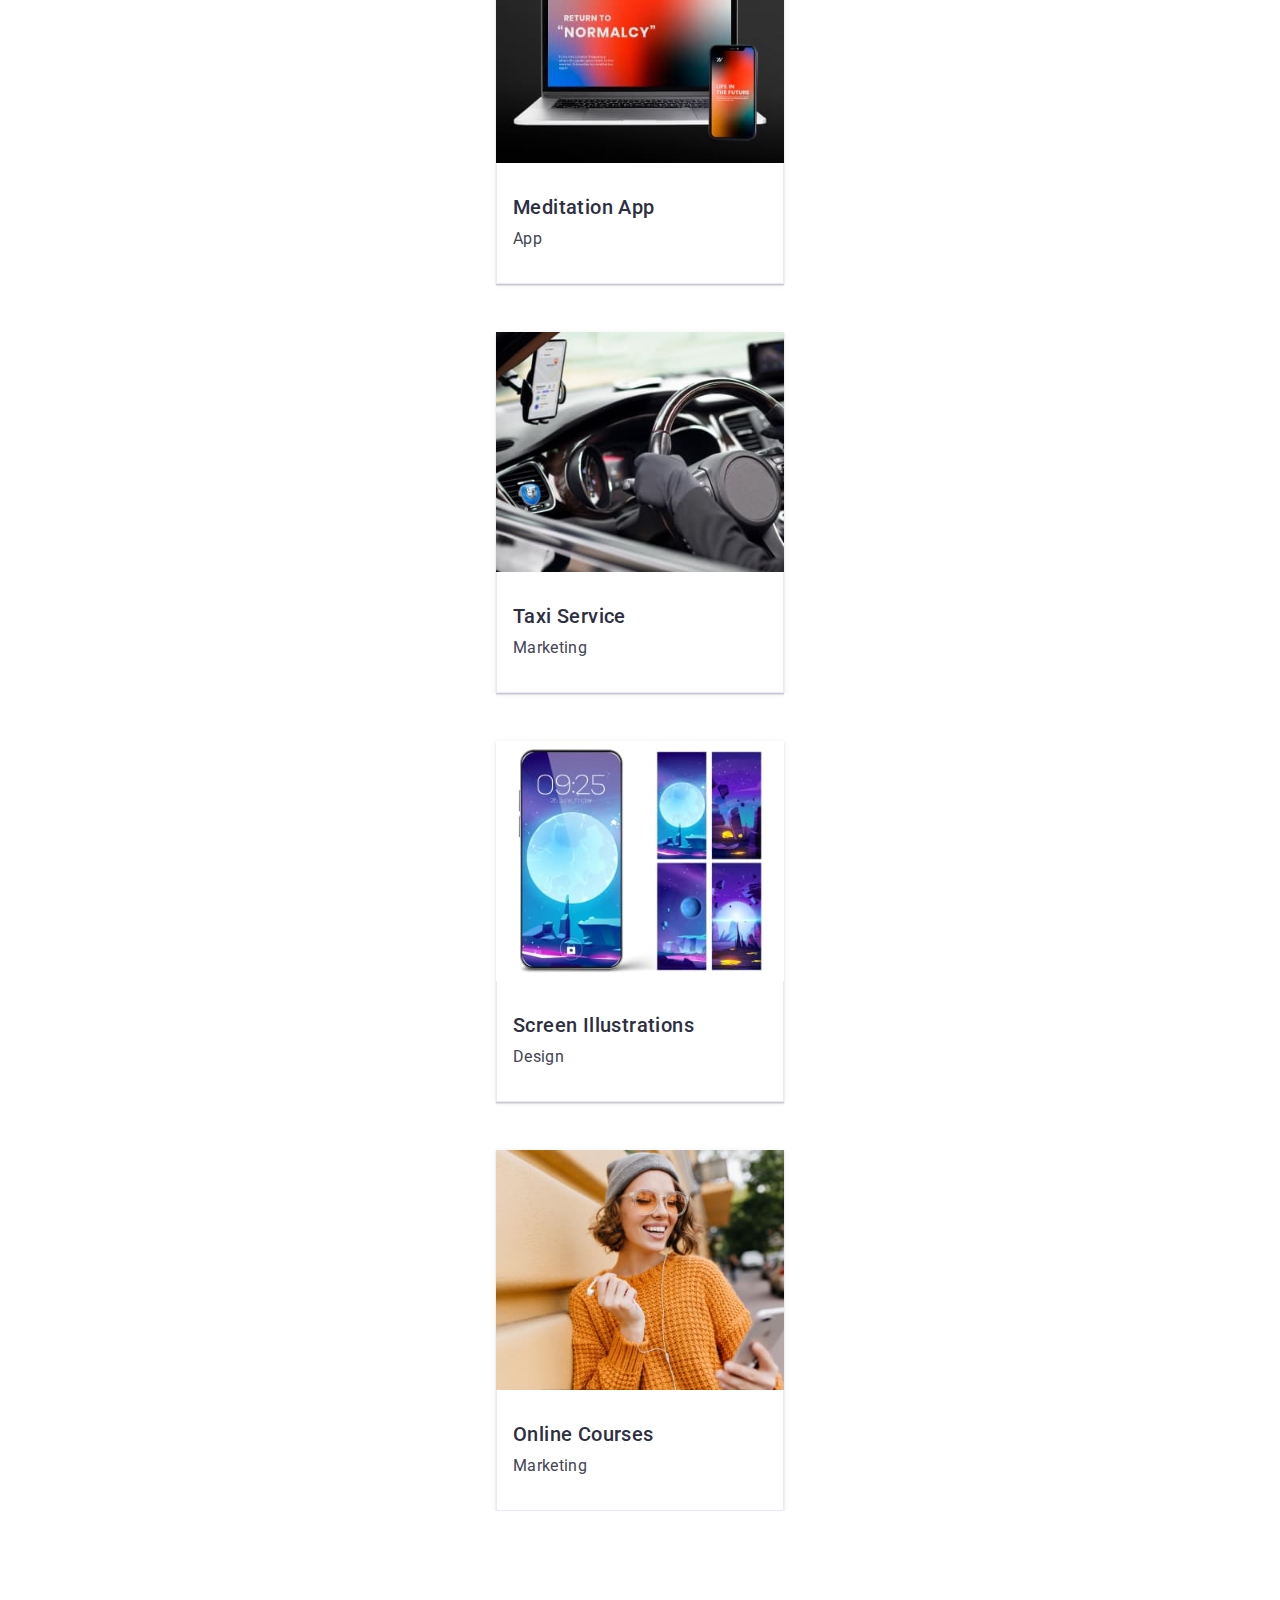
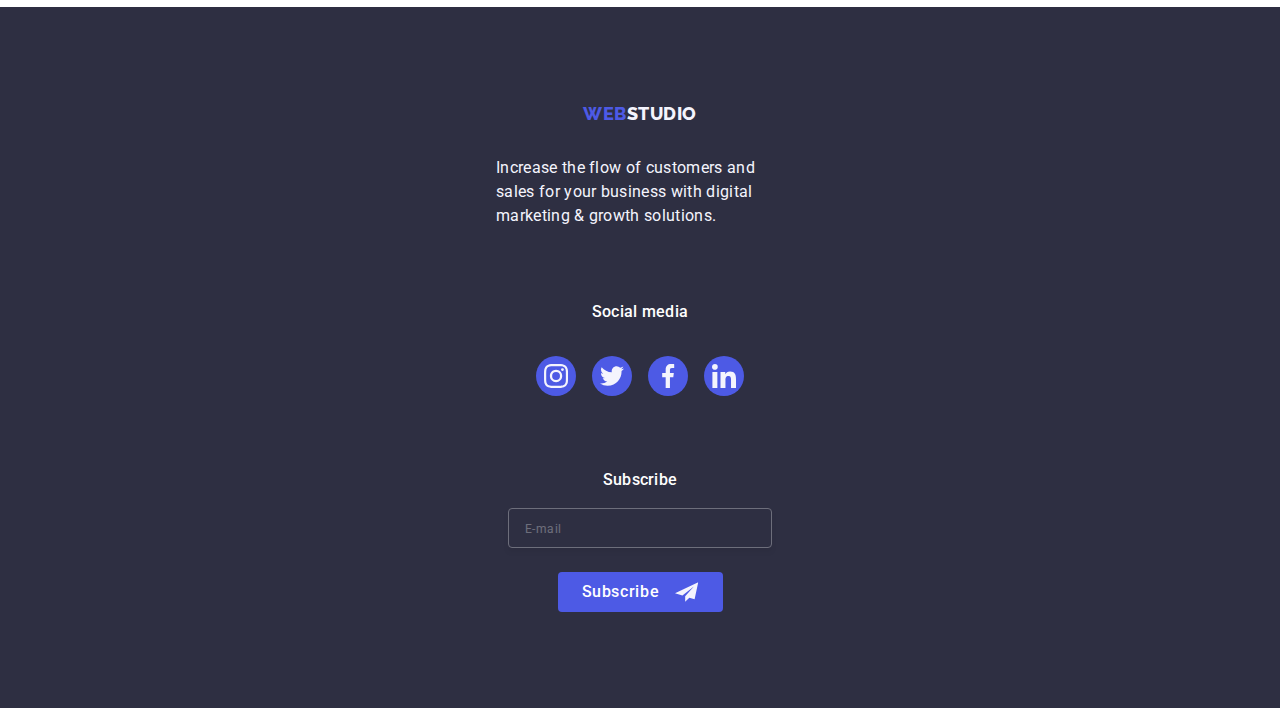
==== commit 16f35b55: "HW6" ====
--- a/index.html
+++ b/index.html
@@ -19,7 +19,8 @@
       href="https://cdn.jsdelivr.net/npm/modern-normalize@2.0.0/modern-normalize.min.css"
     />
     <!-- Custom styles -->
-    <link rel="stylesheet" href="./css/styles.css" />
+    <link rel="stylesheet" href="./css/styles-mob.css" />
+    <link rel="stylesheet" href="./css/styles-tab.css" />
   </head>
 
   <body>
@@ -37,29 +38,107 @@
             <li>
               <a class="header-item link" href="./portfolio.html">Portfolio</a>
             </li>
-            <li><a class="header-item link" href="">Contacts</a></li>
+            <li>
+              <a class="header-item link" href="">Contacts</a>
+            </li>
           </ul>
         </nav>
 
         <address class="header-contakt">
           <ul class="header-contakt-list list">
-            <li>
+            <li class="header-contakt-l">
               <a class="header-contakt-l" href="mailto:info@devstudio.com"
                 >info@devstudio.com</a
               >
             </li>
-            <li>
+            <li class="header-contakt-l">
               <a class="header-contakt-l" href="tel:+110001111111"
                 >+11 (000) 111-11-11</a
               >
             </li>
           </ul>
         </address>
+        <button type="button" class="open-menu-btn">
+          <svg width="24" height="24">
+            <use href="./images/icons.svg#vector"></use>
+          </svg>
+        </button>
+      </div>
+      <!-- Header Menu -->
+      <div class="header-menu">
+        <button type="button" class="menu-btn-close">
+          <svg class="menu-btn-svg" width="8" height="8">
+            <use href="./images/icons.svg#x_close"></use>
+          </svg>
+        </button>
+        <nav class="header-nav">
+          <ul class="menu-list list">
+            <li class="header-menu-item">
+              <a class="header-menu-link" href=""
+                ><span class="header-menu-span">Studio</span></a
+              >
+            </li>
+            <li class="header-menu-item">
+              <a class="header-menu-link" href="">Portfolio</a>
+            </li>
+            <li class="header-menu-item">
+              <a class="header-menu-link" href="">Contacts</a>
+            </li>
+          </ul>
+        </nav>
+
+        <div class="menu-adress-wrapper">
+          <address class="menu-address">
+            <ul class="menu-address-list list">
+              <li class="menu-address-item">
+                <a class="menu-address-link" href="tel:+110001111111"
+                  ><span class="address-span">+11 (000) 111-11-11</span></a
+                >
+              </li>
+              <li class="menu-address-item">
+                <a class="menu-address-link" href="mailto:info@devstudio.com"
+                  >info@devstudio.com</a
+                >
+              </li>
+            </ul>
+          </address>
+          <ul class="menu-soc-list list">
+            <li class="menu-soc-item">
+              <a class="menu-soc-link" href="">
+                <svg class="menu-soc-svg" width="24" height="24">
+                  <use href="./images/icons.svg#instagram"></use>
+                </svg>
+              </a>
+            </li>
+            <li class="menu-soc-item">
+              <a class="menu-soc-link" href="">
+                <svg class="menu-soc-svg" width="24" height="24">
+                  <use href="./images/icons.svg#twitter"></use>
+                </svg>
+              </a>
+            </li>
+            <li class="menu-soc-item">
+              <a class="menu-soc-link" href="">
+                <svg class="menu-soc-svg" width="24" height="24">
+                  <use href="./images/icons.svg#facebook"></use>
+                </svg>
+              </a>
+            </li>
+            <li class="menu-soc-item">
+              <a class="menu-soc-link" href="">
+                <svg class="menu-soc-svg" width="24" height="24">
+                  <use href="./images/icons.svg#linkedin"></use>
+                </svg>
+              </a>
+            </li>
+          </ul>
+        </div>
       </div>
     </header>
 
+    <!-- main -->
     <main class="main">
-      <section class="background">
+      <section class="background section">
         <div class="container main-title-container">
           <h1 class="main-title">Effective Solutions for Your Business</h1>
           <button class="main-btn" type="button" data-modal-open>
@@ -68,17 +147,17 @@
         </div>
       </section>
 
-      <section class="main-sabject-bloc">
+      <section class="section">
         <div class="container">
-          <h2 class="main-sabject visually-hidden">info</h2>
-          <ul class="main-list main-list-bloc list card-set">
-            <li class="main-item card-set-item">
+          <h2 class="visually-hidden">info</h2>
+          <ul class="main-list list">
+            <li class="main-item">
               <div class="main-item-icon">
                 <svg class="main-sabject-icon" width="64" height="64">
                   <use href="./images/icons.svg#antenna"></use>
                 </svg>
               </div>
-              <h3 class="main-subtitle">Strategy</h3>
+              <h3 class="main-item-title">Strategy</h3>
               <p class="main-text">
                 Our goal is to identify the business problem to walk away with
                 the perfect and creative solution.
@@ -90,7 +169,7 @@
                   <use href="./images/icons.svg#clock"></use>
                 </svg>
               </div>
-              <h3 class="main-subtitle">Punctuality</h3>
+              <h3 class="main-item-title">Punctuality</h3>
               <p class="main-text">
                 Bring the key message to the brand's audience for the best price
                 within the shortest possible time.
@@ -102,7 +181,7 @@
                   <use href="./images/icons.svg#diagram"></use>
                 </svg>
               </div>
-              <h3 class="main-subtitle">Diligence</h3>
+              <h3 class="main-item-title">Diligence</h3>
               <p class="main-text">
                 Research and confirm brands that present the strongest digital
                 growth opportunities and minimize risk.
@@ -114,7 +193,7 @@
                   <use href="./images/icons.svg#astronaut"></use>
                 </svg>
               </div>
-              <h3 class="main-subtitle">Technologies</h3>
+              <h3 class="main-item-title">Technologies</h3>
               <p class="main-text">
                 Design practice focused on digital experiences. We bring forth a
                 deep passion for problem-solving.
@@ -124,7 +203,9 @@
         </div>
       </section>
 
-      <section class="background-team main-team-bloc">
+      <!-- Team -->
+
+      <section class="background-team main-team-bloc section">
         <div class="container">
           <h2 class="main-subject">Our Team</h2>
           <ul class="team-list main-list list card-set">
@@ -304,8 +385,10 @@
         </div>
       </section>
 
-      <section class="portfolio-bloc">
-        <div class="container">
+      <!-- portfolio -->
+
+      <section class="section">
+        <div class="container portfolio-bloc">
           <h2 class="main-subject">Our Portfolio</h2>
           <ul class="list portfolio-list card-set">
             <li class="overlay">
@@ -421,6 +504,8 @@
       </section>
     </main>
 
+    <!-- footer -->
+
     <footer class="background-footer">
       <div class="container footer-bloc">
         <div class="footer-bloc-logo">
@@ -435,7 +520,7 @@
         <div class="footer-soc">
           <p class="footer-traling-title">Social media</p>
           <ul class="footer-traling-list list">
-            <li class="traling-item">
+            <li class="footer-traling-item">
               <a class="footer-traling-icons" href="" aria-label="instagram">
                 <svg class="traling-icon" width="24" height="24">
                   <use href="./images/icons.svg#instagram"></use>
@@ -465,8 +550,11 @@
             </li>
           </ul>
         </div>
+
+        <!-- footer-subscribe -->
+
         <div class="footer-subscribe">
-          <p class="footer-traling-title">Subscribe</p>
+          <p class="footer-subscribe-title">Subscribe</p>
           <form class="footer-form">
             <label class="footer-lable" for="footer-email">
               <input
@@ -540,7 +628,6 @@
               </svg>
             </div>
           </div>
-
           <div class="modal-field-comment">
             <label for="user-comment" class="modal-label">Comment</label>
             <textarea
@@ -550,6 +637,9 @@
               placeholder="Text input"
             ></textarea>
           </div>
+
+          <!-- CheckBox -->
+
           <div class="modal-field-check">
             <input
               type="checkbox"
--- a/css/styles-mob.css
+++ b/css/styles-mob.css
@@ -0,0 +1,892 @@
+:root {
+  /* font */
+  --primary-font: Roboto, sans-serif;
+  --seconary-font: Raleway, sans-serif;
+  /* color */
+  --main-txt-cl: #434455;
+  --lighe-txt-cl: #ffffff;
+  --accent-txt-cl: #404bbf;
+  --background-cl: #2e2f42;
+  --normal-txt-cl: #4d5ae5;
+  --color-cloud: #f4f4fd;
+  --color-border: #e7e9fc;
+  --grey: #2e2f42b3;
+  --color-logo: #8e8f99;
+  --navyblue-modal: #2e2f4266;
+  --dairy: #fcfcfc;
+  --icons: #31d0aa;
+  /* table */
+  --items: 3;
+  --indent-vertical: 24px;
+  --indent-horizontal: var(--indent-vertical);
+  /* Others */
+  --animation: color 250ms cubic-bezier(0.4, 0, 0.2, 1);
+}
+
+/* Base styles */
+body {
+  font-family: var(--primary-font);
+  font-size: 16px;
+  line-height: 1.5;
+  letter-spacing: 0.02em;
+  color: var(--main-txt-cl);
+  background-color: var(--lighe-txt-cl);
+}
+.container {
+  width: 320px;
+  padding: 0 16px;
+  margin: 0 auto;
+}
+.section{
+    padding: 96px 0;
+    margin-top: 0;
+    margin-bottom: 0;
+}
+
+.logo {
+  font-family: var(--seconary-font);
+  font-weight: 800;
+  font-size: 18px;
+  line-height: 1.17;
+  letter-spacing: 0.03em;
+  text-transform: uppercase;
+  color: var(--normal-txt-cl);
+  display: inline-block;
+  margin-bottom: 16px;
+}
+.logo-dark {
+  color: var(--background-cl);
+}
+.logo-light {
+  color: var(--color-cloud);
+}
+
+.background-team {
+  background-color: var(--color-cloud);
+}
+
+/* reset */
+h1,
+h2,
+h3,
+h4,
+h5,
+h6,
+p {
+  margin: 0;
+}
+img {
+  display: block;
+  max-width: 100%;
+  height: auto;
+}
+.visually-hidden {
+  position: absolute;
+  width: 1px;
+  height: 1px;
+  margin: -1px;
+  border: 0;
+  padding: 0;
+
+  white-space: nowrap;
+  clip-path: inset(100%);
+  clip: rect(0 0 0 0);
+  overflow: hidden;
+}
+ul,
+ol {
+  margin: 0;
+  padding: 0;
+}
+.link {
+  text-decoration: none;
+}
+.list {
+  list-style: none;
+}
+.card-set {
+  /* display: flex;
+  flex-wrap: wrap;
+  row-gap: var(--indent-horizontalt);
+  column-gap: var(--indent-vertical); */
+}
+.card-set-item {
+  /* flex-basis: calc(
+    (100% - var(--indent-vertical) * (var(--items) - 1)) / var(--items)
+  ); */
+  /* width: 100%; */
+}
+
+/* header */
+
+.header {
+  border-bottom: 1px solid #e7e9fc;
+  box-shadow: 0px 1px 6px 0px rgba(46, 47, 66, 0.08),
+    0px 1px 1px 0px rgba(46, 47, 66, 0.16),
+    0px 2px 1px 0px rgba(46, 47, 66, 0.08);
+  padding: 16px 0;
+}
+
+.header-container {
+  align-items: center;
+  display: flex;
+  justify-content: space-between;
+}
+
+.header-logo {
+  font-family: var(--seconary-font);
+  font-weight: 700;
+  font-size: 18px;
+  line-height: 1.17;
+  letter-spacing: 0.03em;
+  text-transform: uppercase;
+  color: var(--normal-txt-cl);
+
+}
+
+.header-list {
+  display: none;
+  
+}
+
+.header-contakt-list {
+}
+.header-contakt {
+  display: none;
+  font-style: normal;
+  margin-left: auto;
+}
+
+.open-menu-btn {
+    padding: 0;
+    line-height: 0;
+    background-color: transparent;
+    cursor: pointer;
+    border: none;
+}
+
+/* Header Menu */
+.header-menu {
+  width: 100%;
+  height: 100%;
+  position: fixed;
+  top: 0;
+  z-index: 999;
+  background-color: #fff;
+  padding-top: 24px;
+  padding-right: 24px;
+  padding-bottom: 40px;
+  padding-left: 16px;
+  display: flex;
+  flex-direction: column;
+  visibility: hidden;
+  opacity: 0;
+  pointer-events: none;
+}
+.menu-btn-close {
+  display: block;
+  margin-left: auto;
+  margin-bottom: 24px;
+  width: 24px;
+  height: 24px;
+  border: 1px solid;
+  border-radius: 50%;
+  background-color: transparent;
+  border-color: #e7e9fc;
+  position: relative;
+}
+.menu-btn-svg {
+  position: absolute;
+  top: 50%;
+  left: 50%;
+  transform: translate(-50%, -50%);
+  fill: var(--grey);
+}
+.menu-list {
+  display: flex;
+  flex-direction: column;
+  gap: 40px;
+}
+
+.header-menu-link {
+  font-weight: 700;
+  font-size: 36px;
+  line-height: 1.11;
+  letter-spacing: 0.02em;
+  color: #2e2f42;
+  transition: color 250ms cubic-bezier(0.4, 0, 0.2, 1);
+}
+
+.header-menu-link:active {
+  color: #404bbf;
+}
+
+.header-menu-span {
+  color: #404bbf;
+}
+
+.menu-adress-wrapper {
+  margin-top: auto;
+}
+
+.menu-address-list {
+  display: flex;
+  flex-direction: column;
+  gap: 24px;
+  margin-bottom: 48px;
+}
+
+.menu-address-link {
+  font-style: normal;
+  font-weight: 500;
+  font-size: 20px;
+  line-height: 1.2;
+  letter-spacing: 0.02em;
+  color: #434455;
+}
+
+.menu-address-link:active {
+  color: #404bbf;
+}
+
+.menu-soc-list {
+  display: flex;
+  flex-direction: row;
+  gap: 40px;
+}
+.menu-soc-item {
+  position: relative;
+  width: 40px;
+  height: 40px;
+  background-color: #4d5ae5;
+  border-radius: 50%;
+}
+
+.menu-soc-svg {
+  position: absolute;
+  top: 50%;
+  left: 50%;
+  transform: translate(-50%, -50%);
+  fill: #f4f4fd;
+}
+/* main */
+
+@media screen and (wedkit-min-divice-pixel-ratio: 2),
+(min-resolution:192dpi),
+(min-resolution: 2dppx) {
+.background {
+   background-image: linear-gradient(var(--grey), var(--grey)),
+    url(../images/people_office.jpg);
+}
+}
+.main {
+}
+.main-title-container {
+}
+.main-title {
+  font-size: 36px;
+  line-height: 1.11;
+  text-align: center;
+  letter-spacing: 0.02em;
+  color: var(--lighe-txt-cl);
+  margin: 0 auto;
+  max-width: 216px;
+  font-weight: 700;
+}
+.main-btn {
+  background: var(--normal-txt-cl);
+  font-weight: 500;
+  font-size: 16px;
+  line-height: 1.5;
+  letter-spacing: 0.04em;
+  color: var(--lighe-txt-cl);
+  cursor: pointer;
+  min-width: 169px;
+  height: 56px;
+  padding: 16px 32px;
+  border-radius: 4px;
+  display: block;
+  margin: 0 auto;
+  border: none;
+  text-align: center;
+  margin-top: 72px;
+  transition: background-color 250ms cubic-bezier(0.4, 0, 0.2, 1);
+}
+
+.main-sabject-icon {
+  fill: none;
+}
+.main-sabject {
+}
+.main-list {
+  display: flex;
+  align-items: center;
+  justify-content: flex-start;
+  flex-direction: column;
+  gap: 72px;
+}
+.main-list-bloc {
+  
+}
+.main-item {
+  width: 100%;
+}
+.main-item-title {
+  font-weight: 700;
+  font-size: 36px;
+  line-height: 1.11;
+  text-transform: capitalize;
+  text-align: center;
+  color: var(--background-cl);
+}
+.main-item-icon {
+  display: none;
+}
+.main-subtitle {
+  font-weight: 700;
+  font-size: 36px;
+  line-height: 1.11;
+  letter-spacing: 0.02em;
+  text-align: center;
+  color: var(--background-cl);
+  margin-bottom: 8px;
+}
+.main-text {
+  font-weight: 500;
+  color: var(--main-txt-cl);
+  line-height: 1.5;
+  letter-spacing: 0.02em;
+  text-align: left;
+}
+/* Team */
+
+.main-subject {
+  font-size: 36px;
+  font-weight: 700;
+  line-height: 1.11;
+  text-align: center;
+  letter-spacing: 0.02em;
+  text-transform: capitalize;
+  color: var(--background-cl);
+  margin-bottom: 72px;
+}
+.main-img-bloc {
+}
+.main-img {
+}
+.main-team-bloc {
+}
+.team-list {
+  display: flex;
+  flex-direction: column;
+  gap: 72px;
+  align-items: center;
+  justify-content: center;
+}
+.main-team {
+  background-color: var(--lighe-txt-cl);
+  align-items: center;
+  justify-content: center;
+  flex-direction: column;
+  gap: 8px;
+  border-radius: 0px 0px 4px 4px;
+  box-shadow: 0px 1px 6px rgba(46, 47, 66, 0.08),
+    0px 1px 1px rgba(46, 47, 66, 0.16), 0px 2px 1px rgba(46, 47, 66, 0.08);
+}
+.main-team-img {
+}
+.main-team-content {
+  padding: 32px 0;
+}
+.main-team-name {
+  font-weight: 500;
+  font-size: 20px;
+  line-height: 1.2;
+  text-align: center;
+  letter-spacing: 0.02em;
+  color: var(--background-cl);
+  margin-bottom: 8px;
+}
+.main-team-profession {
+  line-height: 1.5;
+  text-align: center;
+  letter-spacing: 0.02em;
+  margin-bottom: 8px;
+}
+.container-traling {
+}
+.traling-list {
+  display: flex;
+  justify-content: center;
+  gap: 24px;
+  margin-left: 16px;
+  margin-right: 16px;
+  transition: background-color 250ms cubic-bezier(0.4,0,0.2,1);
+}
+.traling-item {
+  width: 40px;
+  height: 40px;
+  transition: background-color 250ms cubic-bezier(0.4,0,0.2,1);
+}
+.traling-icons {
+  width: 100%;
+  height: 100%;
+  background-color: var(--normal-txt-cl);
+  border-radius: 50%;
+  display: flex;
+  align-items: center;
+  justify-content: center;
+  transition: background-color 250ms cubic-bezier(0.4, 0, 0.2, 1);
+}
+.traling-icon{
+  fill: var(--color-cloud)
+}
+
+/* portfolio */
+
+.portfolio-bloc {
+    position: relative;
+    overflow: hidden;
+}
+
+.portfolio {
+  font-weight: 500;
+  font-size: 20px;
+  line-height: 1.2;
+  letter-spacing: 0.02em;
+  color: var(--background-cl);
+  margin-bottom: 8px;
+}
+
+.portfolio-item {
+}
+
+.overlay {
+  width: 288px;
+  margin: 0 auto;
+  box-shadow: 0px 1px 6px rgba(46, 47, 66, 0.08), 0px 1px 1px rgba(46, 47, 66, 0.16), 0px 2px 1px rgba(46, 47, 66, 0.08);
+  transition: box-shedow: 250ms cubic-bezier(0.4,0,0.2,1);
+}
+.overlay:hover .overlay-p {
+  
+}
+.overlay-position {
+  position: relative;
+  overflow: hidden;
+}
+
+.overlay-txt {
+}
+
+.overlay-p {
+  position: absolute;
+  top: 0;
+  height: 100%;
+  background-color: var(--normal-txt-cl);
+  padding: 40px 32px;
+  font-size: 16px;
+  line-height: 1.5;
+  letter-spacing: 0.02em;
+  color: var(--color-cloud);
+  transform: translateY(100%);
+  transition: transform 250ms cubic-bezier(0.4, 0, 0.2, 1);
+}
+
+.overlay-p:hover .overlay-position {
+}
+
+.portfolio-tab {
+}
+
+.portfolio-list {
+  row-gap: 48px;
+  display: flex;
+  align-items: center;
+  justify-content: flex-start;
+  flex-direction: column;
+}
+
+.portfolio-tab-txt {
+  padding: 32px 16px;
+  border: 1px solid var(--color-border);
+  border-top: none;
+  margin: 0 auto;
+}
+
+.portfolio-p {
+  font-size: 16px;
+  line-height: 1.5;
+  letter-spacing: 0.02em;
+  color: var(--main-txt-cl);
+}
+
+/* footer */
+.background-footer {
+  background-color: var(--background-cl);
+  padding: 96px 0;
+}
+.footer-bloc {
+  display: flex;
+  align-items: center;
+  flex-direction: column;
+  justify-content: center;
+}
+.footer-bloc-logo {
+  display: flex;
+  flex-direction: column;
+  align-items: center;
+  justify-content: center;
+  gap: 16px;
+  max-width: 288px;
+  margin-bottom: 72px;
+}
+
+.footer-txt {
+  color: var(--color-cloud);
+  font-size: 16px;
+  line-height: 1.5;
+  letter-spacing: 0.02em;
+}
+.footer-soc {
+  display: flex;
+  gap: 16px;
+  flex-direction: column;
+  align-items: center;
+  justify-content: center;
+  margin-bottom: 72px;
+}
+.footer-traling-title {
+  color: var(--lighe-txt-cl);
+  font-size: 16px;
+  font-weight: 500;
+  line-height: 1.5;
+  letter-spacing: 0.02em;
+  margin-bottom: 16px;
+}
+
+.footer-traling-list {
+  display: flex;
+  gap: 16px;
+  flex-direction: row;
+  align-items: center;
+  justify-content: center;
+}
+.footer-traling-item{
+  width: 40px;
+  height: 40px;  
+  transition: background-color 250ms cubic-bezier(0.4, 0, 0.2, 1);
+}
+.footer-traling-icons {
+  fill: var(--color-cloud);
+  width: 100%;
+  height: 100%;
+  background-color: var(--normal-txt-cl);
+  border-radius: 50%;
+  display: flex;
+  align-items: center;
+  justify-content: center;
+  transition: background-color 250ms cubic-bezier(0.4, 0, 0.2, 1);
+}
+
+/* footer-subscribe */
+
+.footer-subscribe {
+  display: flex;
+  gap: 16px;
+  align-content: center;
+  justify-content: center;
+  flex-direction: column;
+}
+.footer-subscribe-title {
+  color: var(--lighe-txt-cl);
+  font-size: 16px;
+  font-weight: 500;
+  line-height: 1.5;
+  letter-spacing: 0.02em;
+  text-align: center;
+}
+
+.footer-form {
+  display: flex;
+  gap: 24px;
+  align-items: center;
+  justify-content: center;
+  flex-direction: column;
+}
+.footer-lable {
+}
+
+.footer-input {
+  width: 264px;
+  height: 40px;
+  border: 1px solid var(--lighe-txt-cl);
+  border-radius: 4px;
+  box-shadow: 0 4px 4px 0 rgba(0, 0, 0, 0.15);
+  background-color: transparent;
+  line-height: 2;
+  padding: 8px 16px;
+  color: var(--lighe-txt-cl);
+  outline: none;
+  transition: border-color 250ms cubic-bezier(0.4, 0, 0.2, 1),
+  box-shedow 250ms cubic-bezier(0.4, 0, 0.2, 1);
+  opacity: 0.3;
+}
+.footer-input::placeholder {
+  color: var(--lighe-txt-cl);
+  font-size: 12px;
+  line-height: 2;
+  letter-spacing: 0.04em;
+}
+.footer-input:focus-within {
+  border-color: var(--normal-txt-cl);
+}
+.footer-btn {
+  display: flex;
+  justify-content: center;
+  align-items: center;
+  width: 165px;
+  height: 40px;
+  background: var(--normal-txt-cl);
+  color: var(--lighe-txt-cl);
+  padding: 8px 24px;
+  border-radius: 4px;
+  border: none;
+  cursor: pointer;
+  font-weight: 500;
+  line-height: 1.5;
+  letter-spacing: 0.04em;
+  flex-direction: row;
+  gap: 16px;
+  font-size: 16px;
+  text-align: center;
+  transition: background-color 250ms cubic-bezier(0.4, 0, 0.2, 1);
+}
+
+.subscribe-icon {
+  width: 24px;
+  height: 24px;
+  fill: var(--color-cloud);
+}
+
+/* Model styles */
+.backdrop {
+  position: fixed;
+  top: 0;
+  left: 0;
+  width: 100%;
+  height: 100%;
+  z-index: 999;
+  display: flex;
+  align-items: center;
+  justify-content: center;
+  background-color: var(--navyblue-modal);
+  opacity: 0;
+  visibility: hidden;
+  pointer-events: none;
+  transition: opacity 250ms cubic-bezier(0.4, 0, 0.2, 1),
+    visibility 250ms cubic-bezier(0.4, 0, 0.2, 1);
+}
+.is-open {
+  opacity: 1;
+  visibility: visible;
+  pointer-events: auto;
+}
+
+.modal {
+  width: 288px;
+  min-height: 640px;
+  background-color: var(--dairy);
+  border-radius: 4px;
+  position: absolute;
+  top: 50%;
+  left: 50%;
+  transform: translateX(-50%) translateY(-50%);
+  box-shadow: 0px 1px 1px rgba(0, 0, 0, 0.14), 0px 1px 3px rgba(0, 0, 0, 0.12),
+    0px 2px 1px rgba(0, 0, 0, 0.2);
+  transition: transform 250ms cubic-bezier(0.4, 0, 0.2, 1);
+  padding: 72px 16px 24px 16px;
+  display: flex;
+  flex-direction: column;
+  align-items: center;
+  justify-content: flex-start;
+}
+
+.modal-btn {
+  display: flex;
+  width: 24px;
+  height: 24px;
+  background-color: var(--color-border);
+  border: 1px solid rgba(0, 0, 0, 0.1);
+  border-radius: 50%;
+  position: absolute;
+  top: 24px;
+  right: 24px;
+  align-items: center;
+  justify-content: center;
+  padding: 0;
+  cursor: pointer;
+  transition: background-color 250ms cubic-bezier(0.4, 0, 0.2, 1),
+    border 250ms cubic-bezier(0.4, 0, 0.2, 1);
+}
+
+.modal-btn:hover {
+}
+.modal-btn:focus {
+}
+.modal-btn:hover .traling-icon,
+.modal-btn:focus .traling-icon {
+}
+
+.traling-icon {
+  transition: fill 250ms cubic-bezier(0.4, 0, 0.2, 1);
+}
+
+.modal-title {
+  font-weight: 500;
+  font-size: 16px;
+  line-height: 1.5;
+  text-align: center;
+  letter-spacing: 0.02em;
+  color: var(--background-cl);
+  margin-bottom: 16px;
+}
+.modal-form {
+}
+.modal-field {
+  margin-bottom: 8px;
+}
+.modal-field-comment {
+  margin-bottom: 16px;
+}
+.modal-field-check {
+}
+.modal-label {
+  display: block;
+  font-size: 12px;
+  line-height: 1.17;
+  letter-spacing: 0.04em;
+  color: var(--color-logo);
+  margin-bottom: 4px;
+}
+.modal-input-wrap {
+  position: relative;  
+}
+
+.modal-input {
+  width: 100%;
+  height: 40px;
+  border: 1px solid rgba(46, 47, 66, 0.4);
+  border-radius: 4px;
+  background-color: transparent;
+  padding-left: 38px;
+  outline: transparent;
+  transition: border-color 250ms cubic-bezier(0.4, 0, 0.2, 1);
+}
+.modal-input:focus {
+}
+.modal-input:focus + .modal-icon {
+}
+.modal-input::placeholder {
+}
+
+.modal-icon {
+  fill: var(--background-cl);
+  position: absolute;
+  left: 16px;
+  top: 50%;
+  transform: translateY(-50%);
+  transition: fill 250ms cubic-bezier(0.4, 0, 0.2, 1);
+}
+.modal-icon:focus {
+}
+.model-txtarea {
+  min-height: 120px;
+  width: 100%;
+  border-radius: 4px;
+  font-size: 12px;
+  line-height: 1.17;
+  letter-spacing: 0.04em;
+  color: var(--color-logo);
+  background-color: transparent;
+  padding: 8px 16px;
+  display: block;
+  resize: none;
+  transition: border-color 250ms cubic-bezier(0.4, 0, 0.2, 1);
+}
+.model-txtarea::placeholder {
+  color: rgba(46, 47, 66, 0.4);
+  font-size: 12px;
+  line-height: 1.17;
+  letter-spacing: 0.04em;
+}
+
+/* CheckBox */
+
+.modal-field-check{
+  margin-bottom: 24px;  
+}
+.check-text {
+  font-size: 12px;
+  line-height: 1.17;
+  letter-spacing: 0.04em;
+  color: var(--color-logo);
+}
+.check-text a {
+}
+
+.check-text span {
+}
+.form-check:checked + .check-text span {
+  border-radius: 2px;
+  background-color: var(--accent-txt-cl);
+  border: 1px solid var(--accent-txt-cl);
+  fill: var(--color-cloud);
+  border: none;
+}
+.check-icon {
+  width: 16px;
+  height: 16px;
+  border: 1px solid rgba(46, 47, 66, 0.4);
+  border-radius: 2px;
+  transition: background-color 250ms cubic-bezier(0.4, 0, 0.2, 1),
+    border 250ms cubic-bezier(0.4, 0, 0.2, 1),
+    fill 250ms cubic-bezier(0.4, 0, 0.2, 1);
+  display: inline-flex;
+  align-items: center;
+  justify-content: center;
+  fill: transparent;
+  background-color: transparent;
+}
+.policy {
+  color: var(--normal-txt-cl);
+  line-height: 1.33;
+  text-decoration: underline;
+  transition: color 250ms cubic-bezier(0.4, 0, 0.2, 1);
+  margin-left: 4px;
+}
+/* Button */
+.modal-btn-send {
+  display: block;
+  min-width: 169px;
+  height: 56px;
+  font-weight: 500;
+  line-height: 1.5;
+  letter-spacing: 0.04em;
+  color: var(--lighe-txt-cl);
+  cursor: pointer;
+  background: var(--normal-txt-cl);
+  border: none;
+  transition: background-color 250ms cubic-bezier(0.4, 0, 0.2, 1);
+  margin: 0 auto;
+  margin-top: 24px;
+  border-radius: 4px;
+  padding: 16px 32px;
+  box-shadow: 0 4px 4px 0 rgba(0, 0, 0, 0.15);
+  text-align: center;
+}
+.modal-btn-send:hover {
+  
+}
+.modal-btn-send:focus {
+  
+}
--- a/css/styles-tab.css
+++ b/css/styles-tab.css
@@ -0,0 +1,62 @@
+@media screen and (min-width: 768px) {
+  .container {
+    max-width: 768px;
+    margin-top: 0;
+    margin-bottom: 0;
+  }
+  .open-menu-btn {
+    display: none;
+  }
+  .header-logo {
+    margin-right: 120px;
+  }
+  .header-nav {
+    display: flex;
+    align-items: center;
+  }
+  .header-list {
+    display: flex;
+    gap: 40px;
+  }
+  .header-item {
+    font-weight: 500;
+    font-size: 16px;
+    line-height: 1.5;
+    letter-spacing: 0.02em;
+    color: var(#2e2f42);
+    display: block;
+    padding: 24px 0;
+    transition: color 250ms cubic-bezier(0.4, 0, 0.2, 1);
+  }
+  .active {
+    position: relative;
+    color: var(#404bbf);
+  }
+  .header-item.active::after {
+    content: "";
+    position: absolute;
+    left: 0;
+    bottom: -1px;
+    display: block;
+    width: 100%;
+    border-radius: 2px;
+    height: 4px;
+    background-color: var(#404bbf);
+  }
+  .header-contakt {
+    display: block;
+  }
+  .header-contakt-list {
+    display: flex;
+    flex-direction: column;
+    gap: 12px;
+  }
+  .header-contakt-l {
+    font-weight: 400;
+    font-size: 12px;
+    line-height: 1.16;
+    letter-spacing: 0.02em;
+    color: var(--main-txt-cl);
+    transition: var(--animation);
+  }
+}
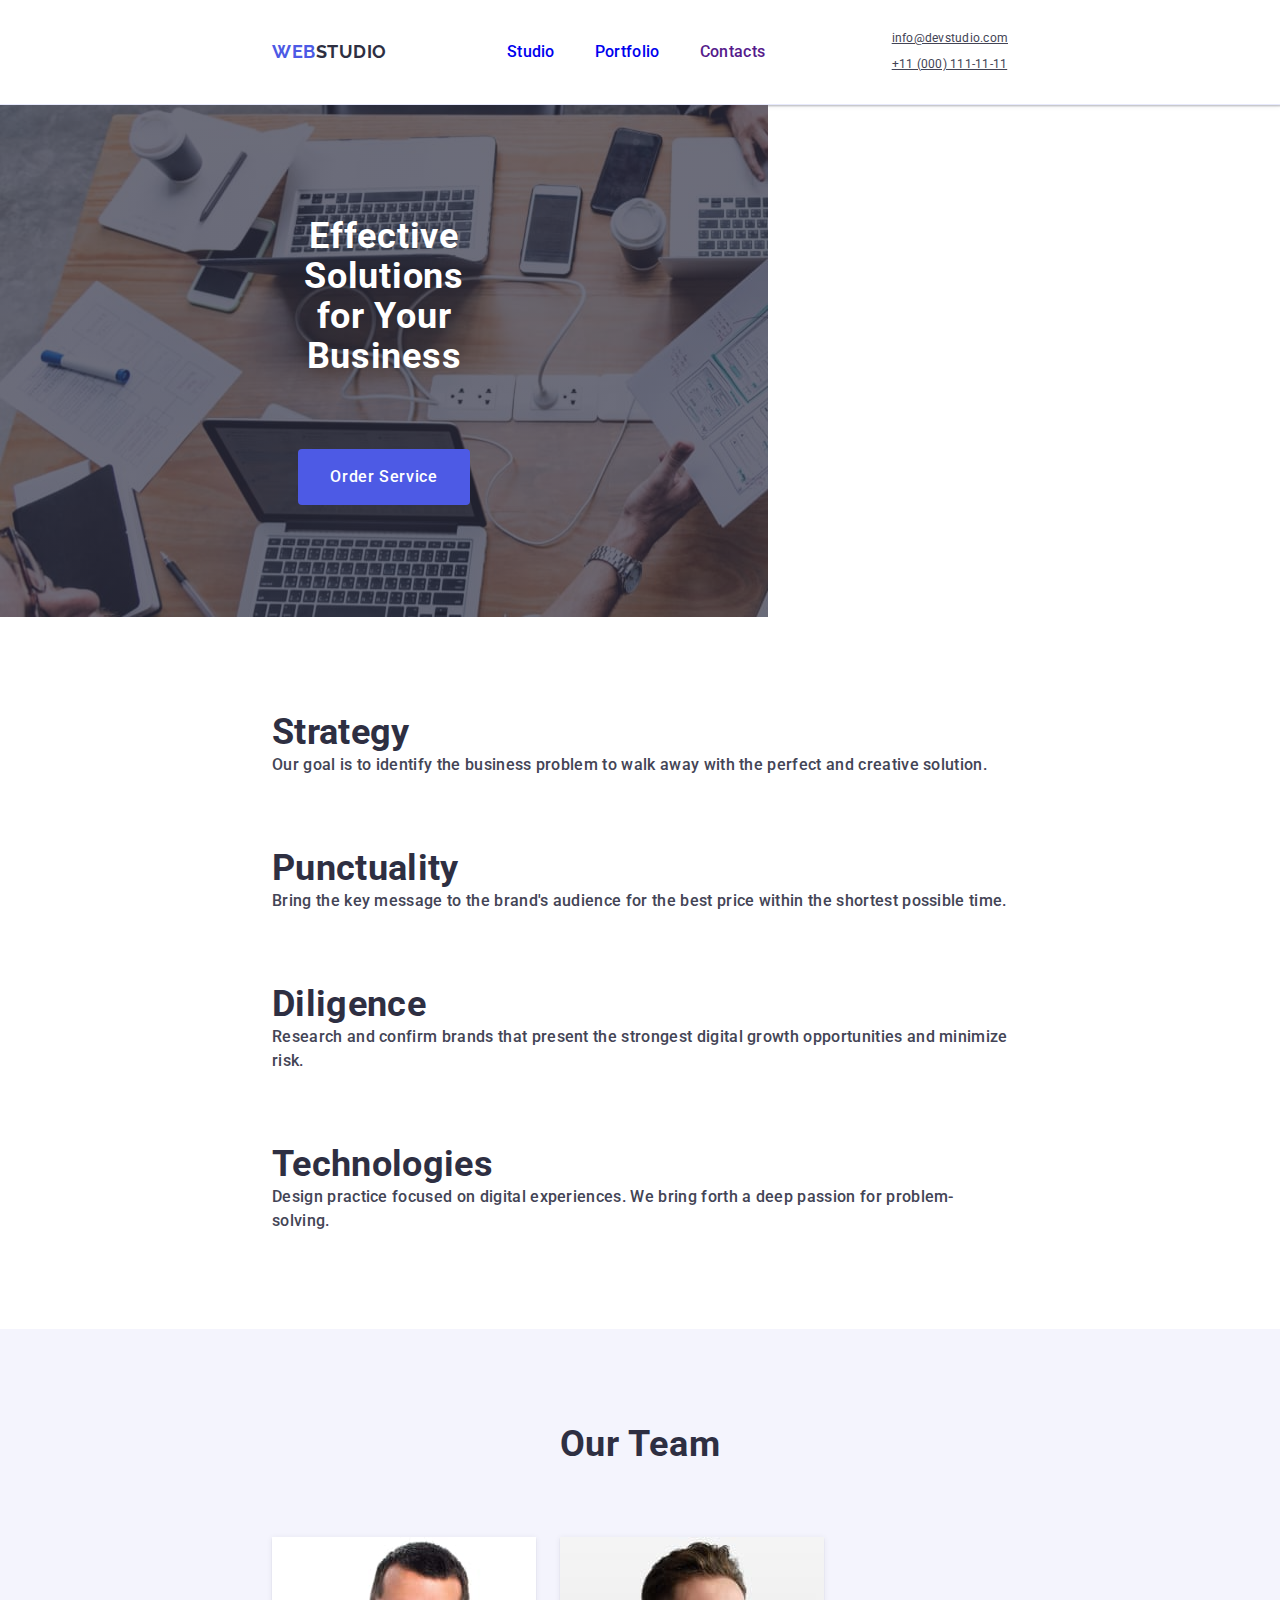
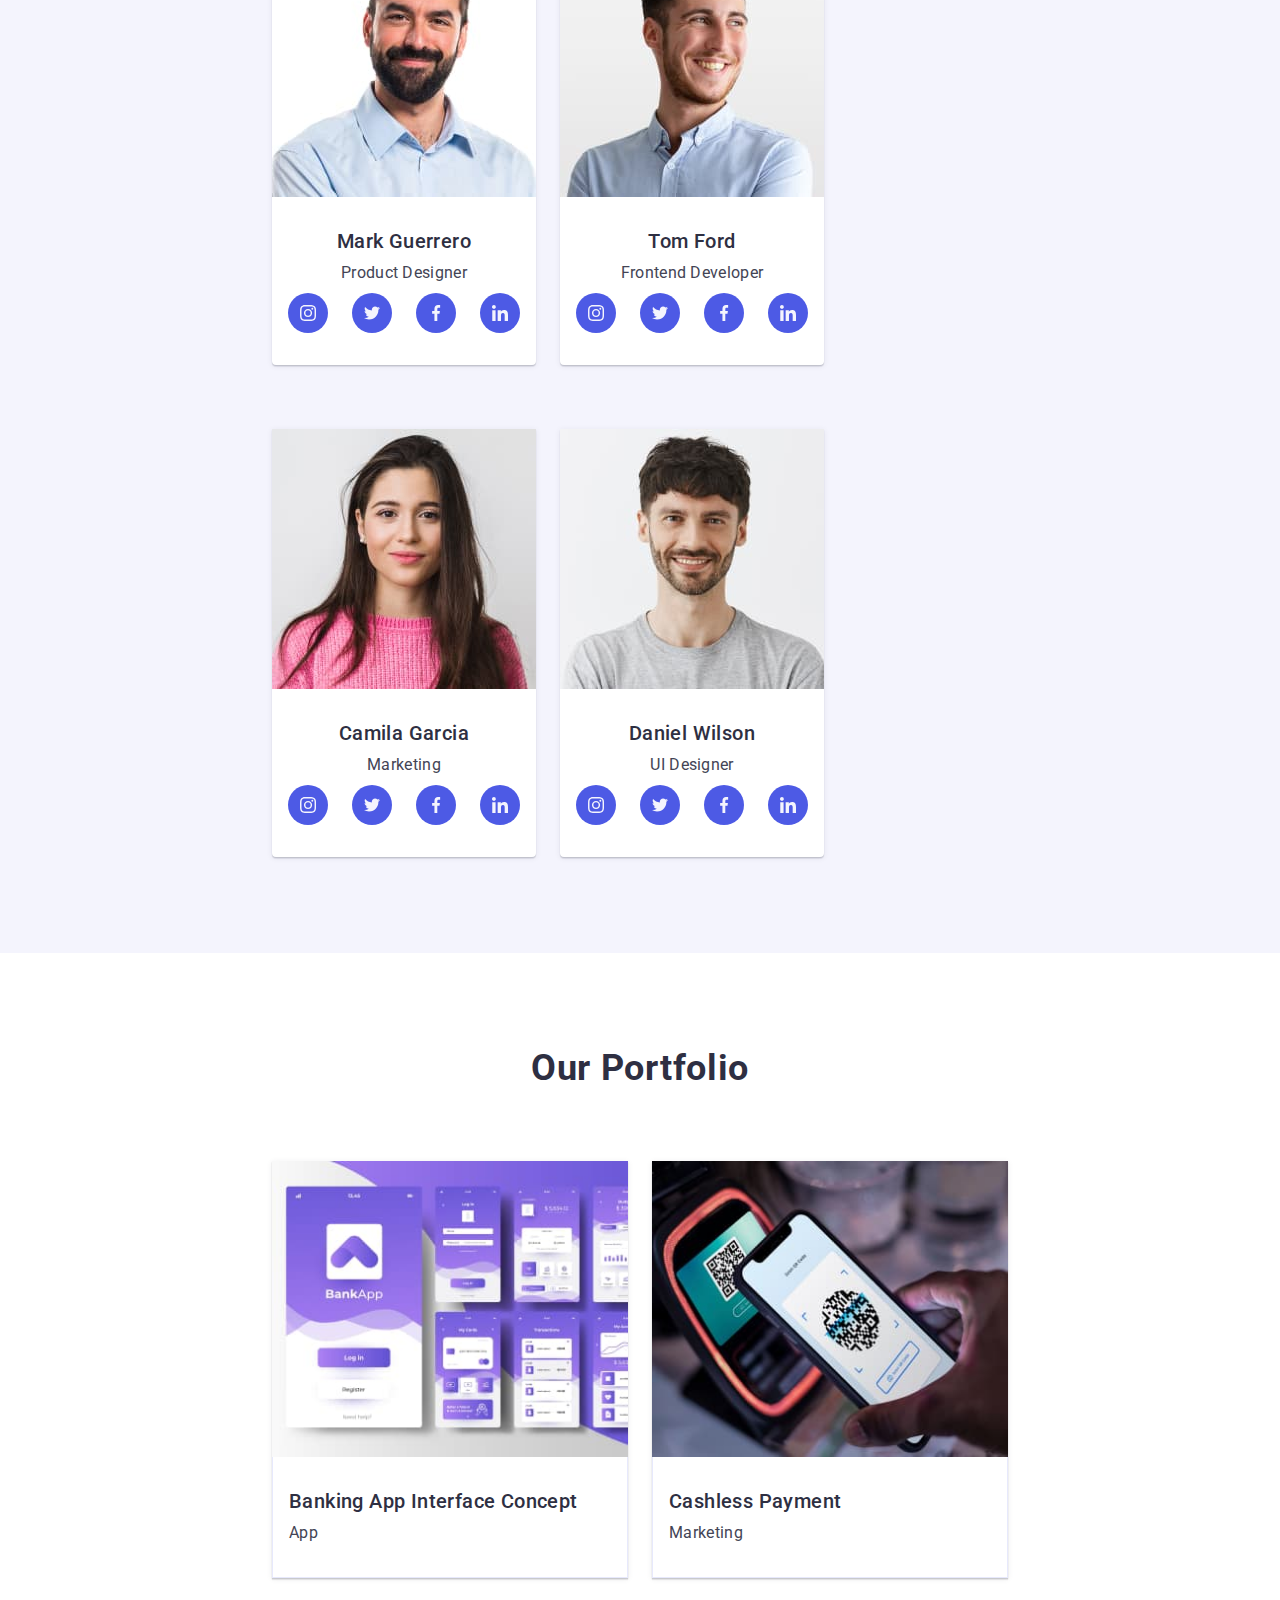
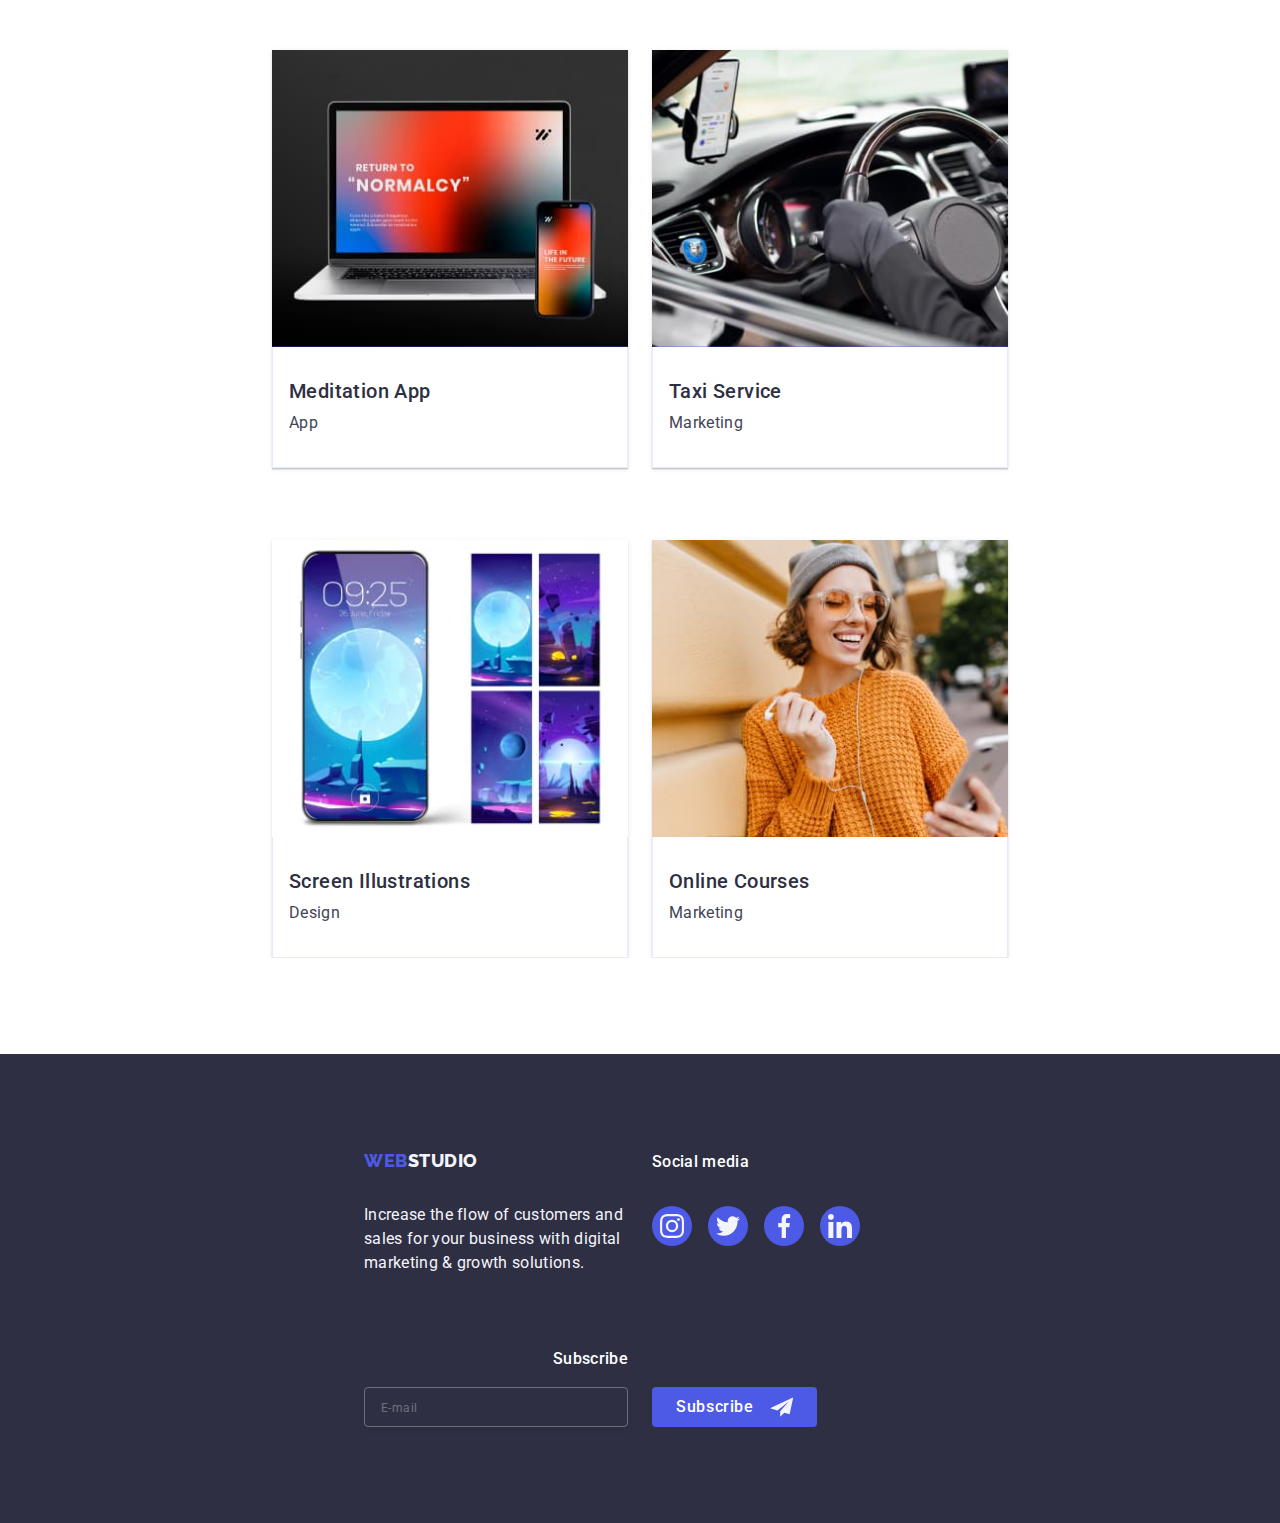
==== commit 7b5703ab: "HW6" ====
--- a/index.html
+++ b/index.html
@@ -21,6 +21,7 @@
     <!-- Custom styles -->
     <link rel="stylesheet" href="./css/styles-mob.css" />
     <link rel="stylesheet" href="./css/styles-tab.css" />
+    <link rel="stylesheet" href="./css/styles-dsk.css" />
   </head>
 
   <body>
@@ -575,7 +576,7 @@
         </div>
       </div>
     </footer>
-
+    <!-- backdrop -->
     <div class="backdrop">
       <div class="modal">
         <button type="button" class="modal-btn">
--- a/css/styles-mob.css
+++ b/css/styles-mob.css
@@ -37,10 +37,10 @@
   padding: 0 16px;
   margin: 0 auto;
 }
-.section{
-    padding: 96px 0;
-    margin-top: 0;
-    margin-bottom: 0;
+.section {
+  padding: 96px 0;
+  margin-top: 0;
+  margin-bottom: 0;
 }
 
 .logo {
@@ -141,12 +141,10 @@
   letter-spacing: 0.03em;
   text-transform: uppercase;
   color: var(--normal-txt-cl);
-
 }
 
 .header-list {
   display: none;
-  
 }
 
 .header-contakt-list {
@@ -158,11 +156,11 @@
 }
 
 .open-menu-btn {
-    padding: 0;
-    line-height: 0;
-    background-color: transparent;
-    cursor: pointer;
-    border: none;
+  padding: 0;
+  line-height: 0;
+  background-color: transparent;
+  cursor: pointer;
+  border: none;
 }
 
 /* Header Menu */
@@ -272,12 +270,12 @@
 /* main */
 
 @media screen and (wedkit-min-divice-pixel-ratio: 2),
-(min-resolution:192dpi),
-(min-resolution: 2dppx) {
-.background {
-   background-image: linear-gradient(var(--grey), var(--grey)),
-    url(../images/people_office.jpg);
-}
+  (min-resolution: 192dpi),
+  (min-resolution: 2dppx) {
+  .background {
+    background-image: linear-gradient(var(--grey), var(--grey)),
+      url(../images/people_office.jpg);
+  }
 }
 .main {
 }
@@ -326,7 +324,6 @@
   gap: 72px;
 }
 .main-list-bloc {
-  
 }
 .main-item {
   width: 100%;
@@ -421,12 +418,12 @@
   gap: 24px;
   margin-left: 16px;
   margin-right: 16px;
-  transition: background-color 250ms cubic-bezier(0.4,0,0.2,1);
+  transition: background-color 250ms cubic-bezier(0.4, 0, 0.2, 1);
 }
 .traling-item {
   width: 40px;
   height: 40px;
-  transition: background-color 250ms cubic-bezier(0.4,0,0.2,1);
+  transition: background-color 250ms cubic-bezier(0.4, 0, 0.2, 1);
 }
 .traling-icons {
   width: 100%;
@@ -438,15 +435,15 @@
   justify-content: center;
   transition: background-color 250ms cubic-bezier(0.4, 0, 0.2, 1);
 }
-.traling-icon{
-  fill: var(--color-cloud)
+.traling-icon {
+  fill: var(--color-cloud);
 }
 
 /* portfolio */
 
 .portfolio-bloc {
-    position: relative;
-    overflow: hidden;
+  position: relative;
+  overflow: hidden;
 }
 
 .portfolio {
@@ -464,11 +461,11 @@
 .overlay {
   width: 288px;
   margin: 0 auto;
-  box-shadow: 0px 1px 6px rgba(46, 47, 66, 0.08), 0px 1px 1px rgba(46, 47, 66, 0.16), 0px 2px 1px rgba(46, 47, 66, 0.08);
-  transition: box-shedow: 250ms cubic-bezier(0.4,0,0.2,1);
+  box-shadow: 0px 1px 6px rgba(46, 47, 66, 0.08),
+    0px 1px 1px rgba(46, 47, 66, 0.16), 0px 2px 1px rgba(46, 47, 66, 0.08);
+  transition: box-shedow 250ms cubic-bezier(0.4, 0, 0.2, 1);
 }
 .overlay:hover .overlay-p {
-  
 }
 .overlay-position {
   position: relative;
@@ -571,9 +568,9 @@
   align-items: center;
   justify-content: center;
 }
-.footer-traling-item{
+.footer-traling-item {
   width: 40px;
-  height: 40px;  
+  height: 40px;
   transition: background-color 250ms cubic-bezier(0.4, 0, 0.2, 1);
 }
 .footer-traling-icons {
@@ -628,7 +625,7 @@
   color: var(--lighe-txt-cl);
   outline: none;
   transition: border-color 250ms cubic-bezier(0.4, 0, 0.2, 1),
-  box-shedow 250ms cubic-bezier(0.4, 0, 0.2, 1);
+    box-shedow 250ms cubic-bezier(0.4, 0, 0.2, 1);
   opacity: 0.3;
 }
 .footer-input::placeholder {
@@ -769,7 +766,7 @@
   margin-bottom: 4px;
 }
 .modal-input-wrap {
-  position: relative;  
+  position: relative;
 }
 
 .modal-input {
@@ -822,8 +819,8 @@
 
 /* CheckBox */
 
-.modal-field-check{
-  margin-bottom: 24px;  
+.modal-field-check {
+  margin-bottom: 24px;
 }
 .check-text {
   font-size: 12px;
@@ -885,8 +882,6 @@
   text-align: center;
 }
 .modal-btn-send:hover {
-  
 }
 .modal-btn-send:focus {
-  
-}
+}
--- a/css/styles-tab.css
+++ b/css/styles-tab.css
@@ -1,6 +1,6 @@
 @media screen and (min-width: 768px) {
   .container {
-    max-width: 768px;
+    width: 768px;
     margin-top: 0;
     margin-bottom: 0;
   }
@@ -59,4 +59,102 @@
     color: var(--main-txt-cl);
     transition: var(--animation);
   }
+  /* main */
+
+  .background {
+    padding-top: 112px;
+    padding-bottom: 112px;
+    background-image: linear-gradient(var(--grey), var(--grey)),
+      url(../images/people_office.jpg);
+    max-width: 768px;
+  }
+  @media screen and (wedkit-min-divice-pixel-ratio: 2),
+    (min-resolution: 192dpi),
+    (min-resolution: 2dppx) {
+    .background {
+      background-image: linear-gradient(var(--grey), var(--grey)),
+        url(../images/people_office.jpg);
+    }
+    .main-title {
+      font-size: 56px;
+      line-height: 1.07;
+      letter-spacing: 0.02em;
+      max-width: 496px;
+    }
+  }
+  .main-list {
+    flex-direction: row;
+    row-gap: 72px;
+    align-items: flex-start;
+    justify-content: flex-start;
+    column-gap: 24px;
+    flex-wrap: wrap;
+  }
+  .main-item {
+    width: calc((100%-24px) / 2);
+  }
+  .main-item-title {
+    text-align: left;
+  }
+  .main-text {
+    font-size: 16px;
+    line-height: 1.5;
+    letter-spacing: 0.02em;
+    color: var(--main-txt-cl);
+  }
+
+  /* Team */
+
+  .team-list {
+    display: flex;
+    flex-direction: row;
+    flex-wrap: wrap;
+    gap: 64px 24px;
+  }
+
+  /* portfolio */
+
+  .portfolio-list {
+    row-gap: 72px;
+    flex-wrap: wrap;
+    align-items: flex-start;
+    flex-direction: row;
+    column-gap: 24px;
+  }
+  .overlay {
+    width: calc((100% - 24px) / 2);
+  }
+
+  /* footer */
+
+  .footer-bloc {
+    display: flex;
+    align-items: flex-start;
+    width: 584px;
+    flex-direction: row;
+    flex-wrap: wrap;
+    justify-content: flex-start;
+  }
+  .footer-bloc-logo {
+    align-items: flex-start;
+    justify-content: flex-start;
+  }
+  .footer-soc {
+    align-items: flex-start;
+    justify-content: flex-start;
+  }
+  .footer-form {
+    display: flex;
+    gap: 24px;
+    flex-direction: row;
+    justify-content: flex-start;
+    align-items: flex-start;
+  }
+  .footer-traling-title {
+    text-align: start;
+  }
+  .modal {
+    width: 408px;
+    min-height: 584px;
+  }
 }
